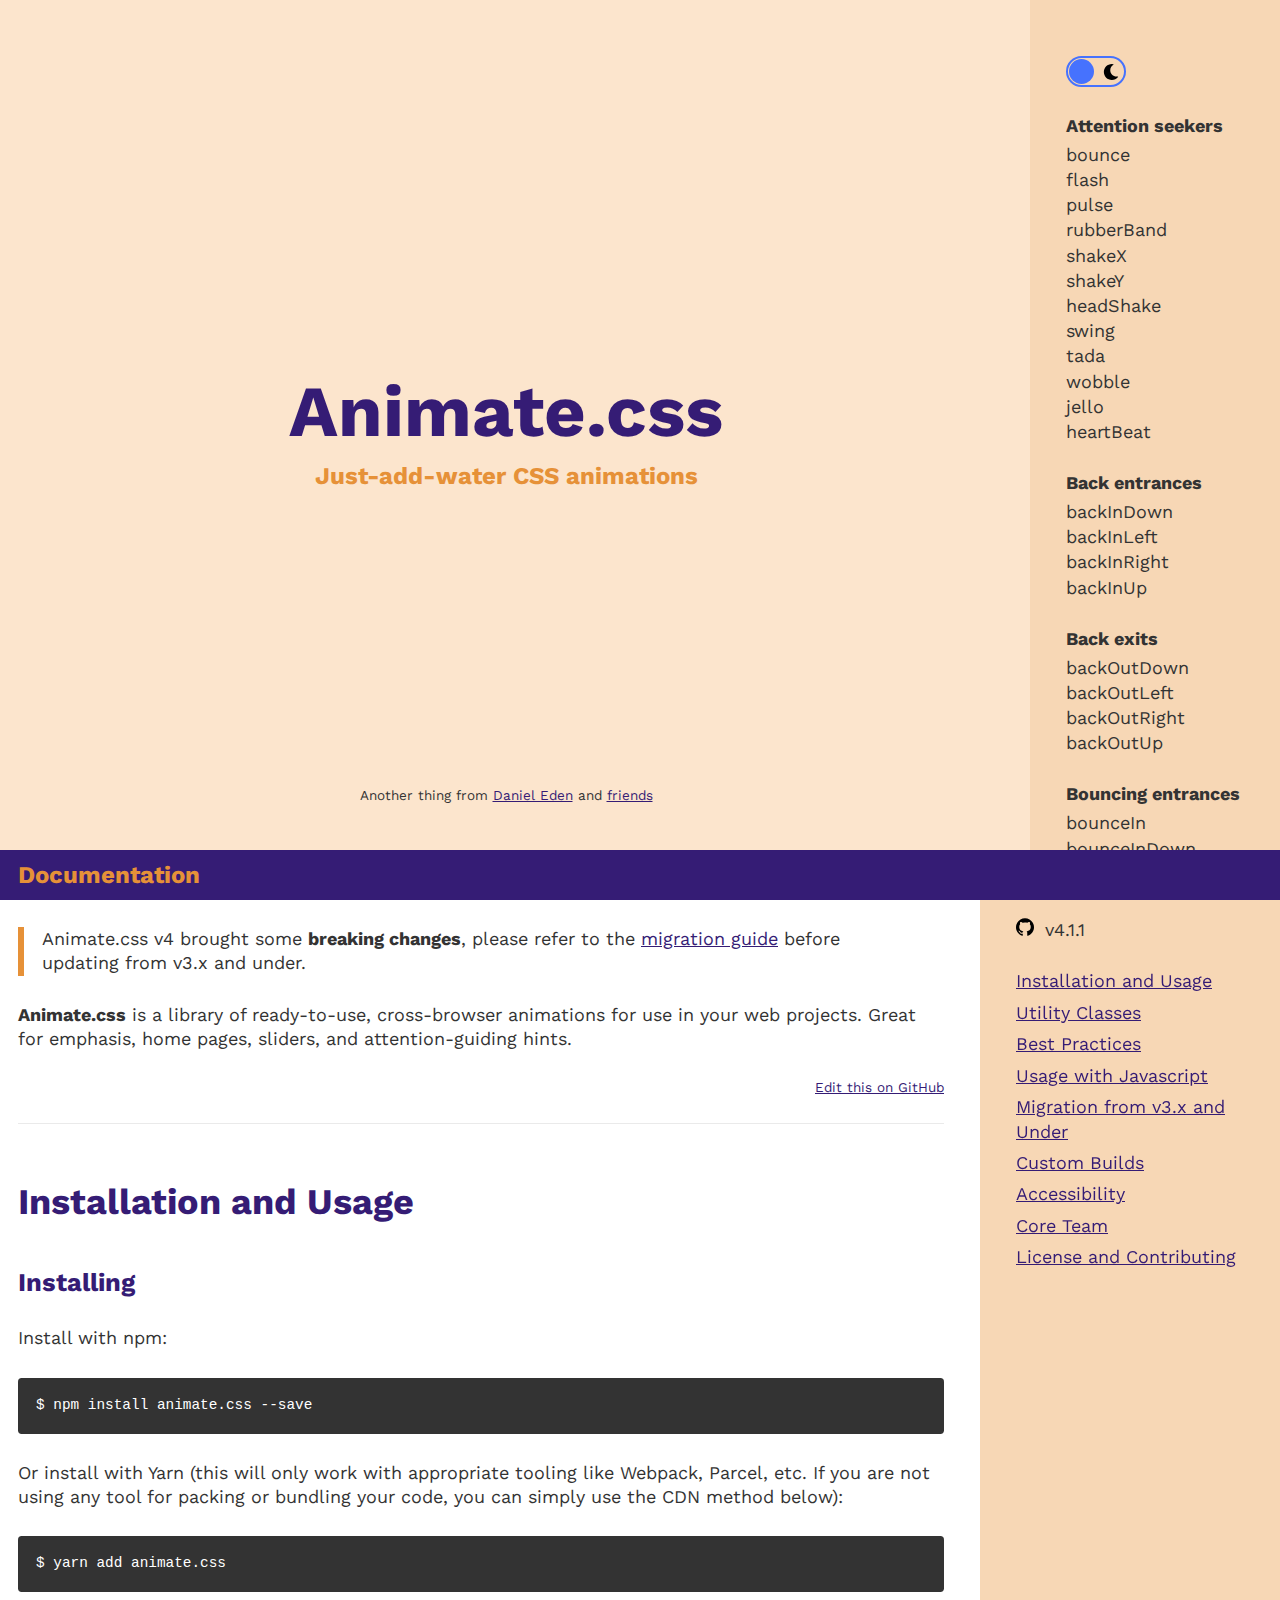
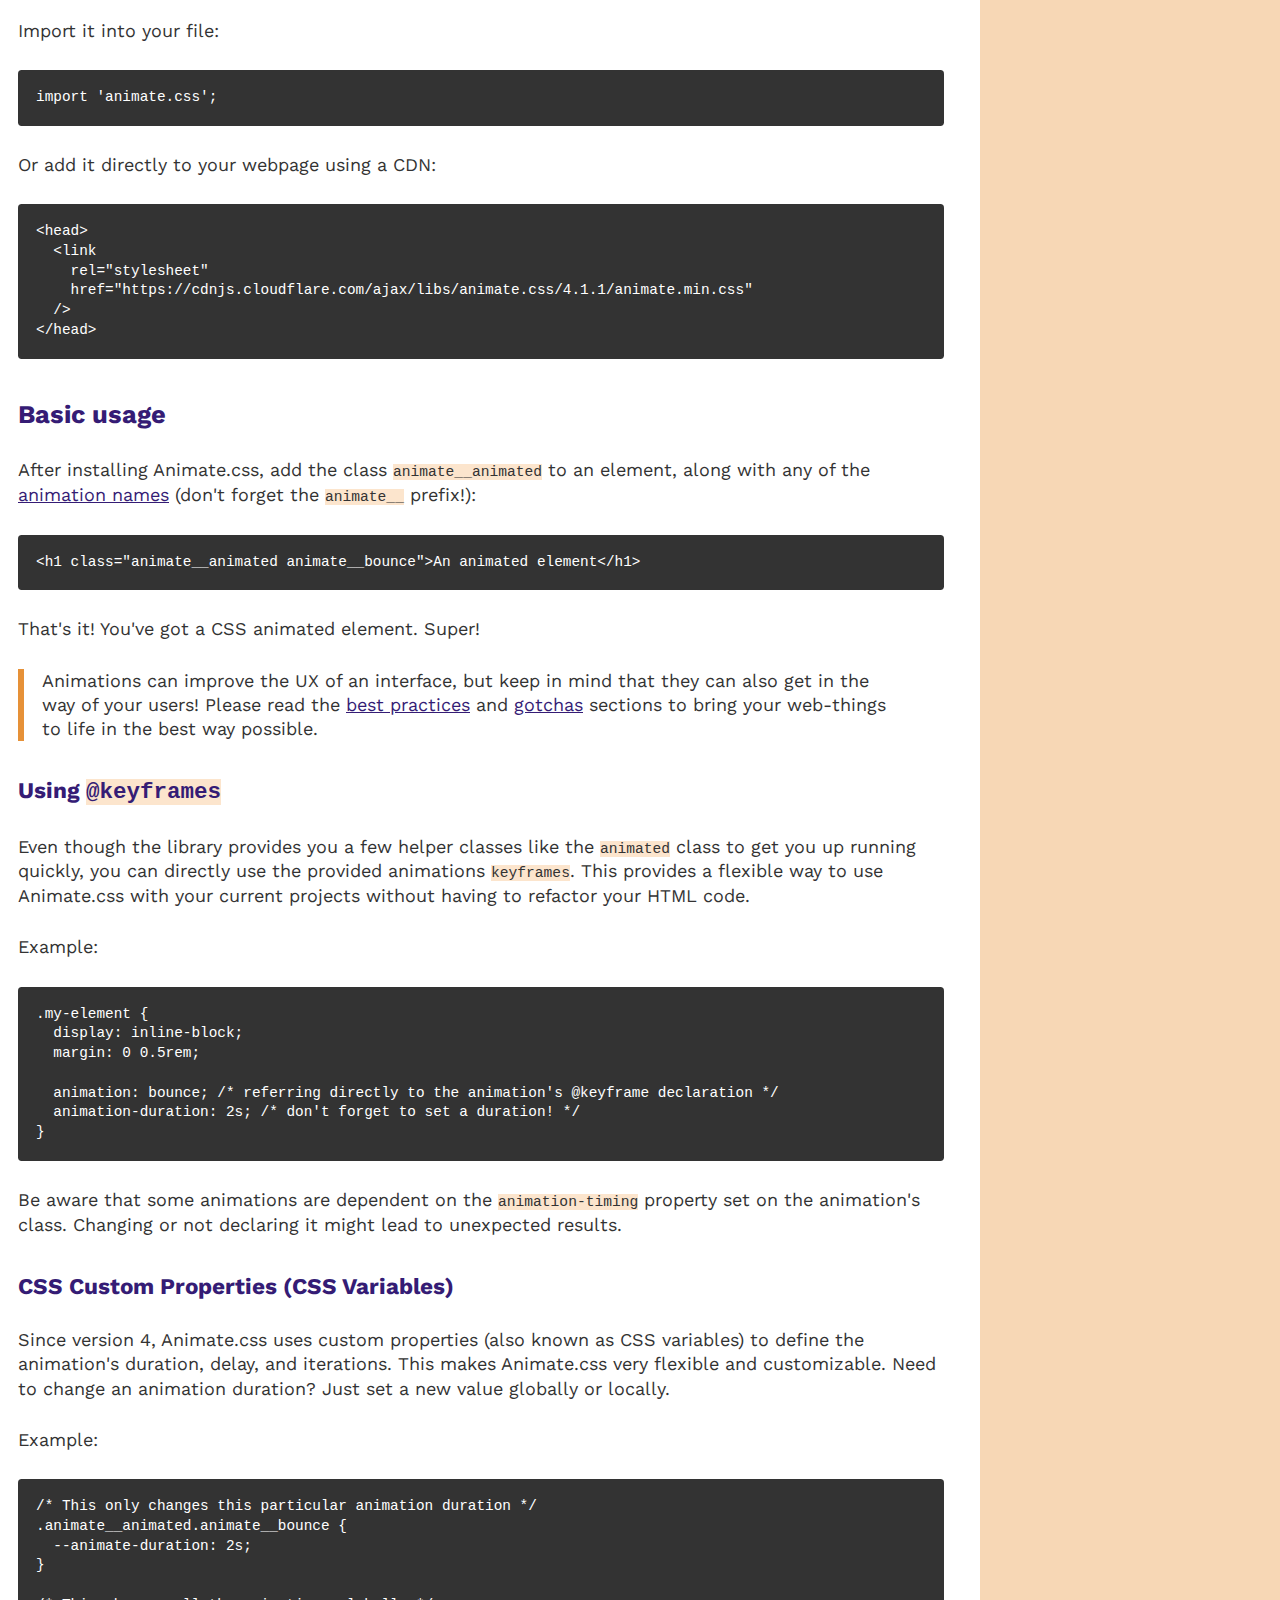
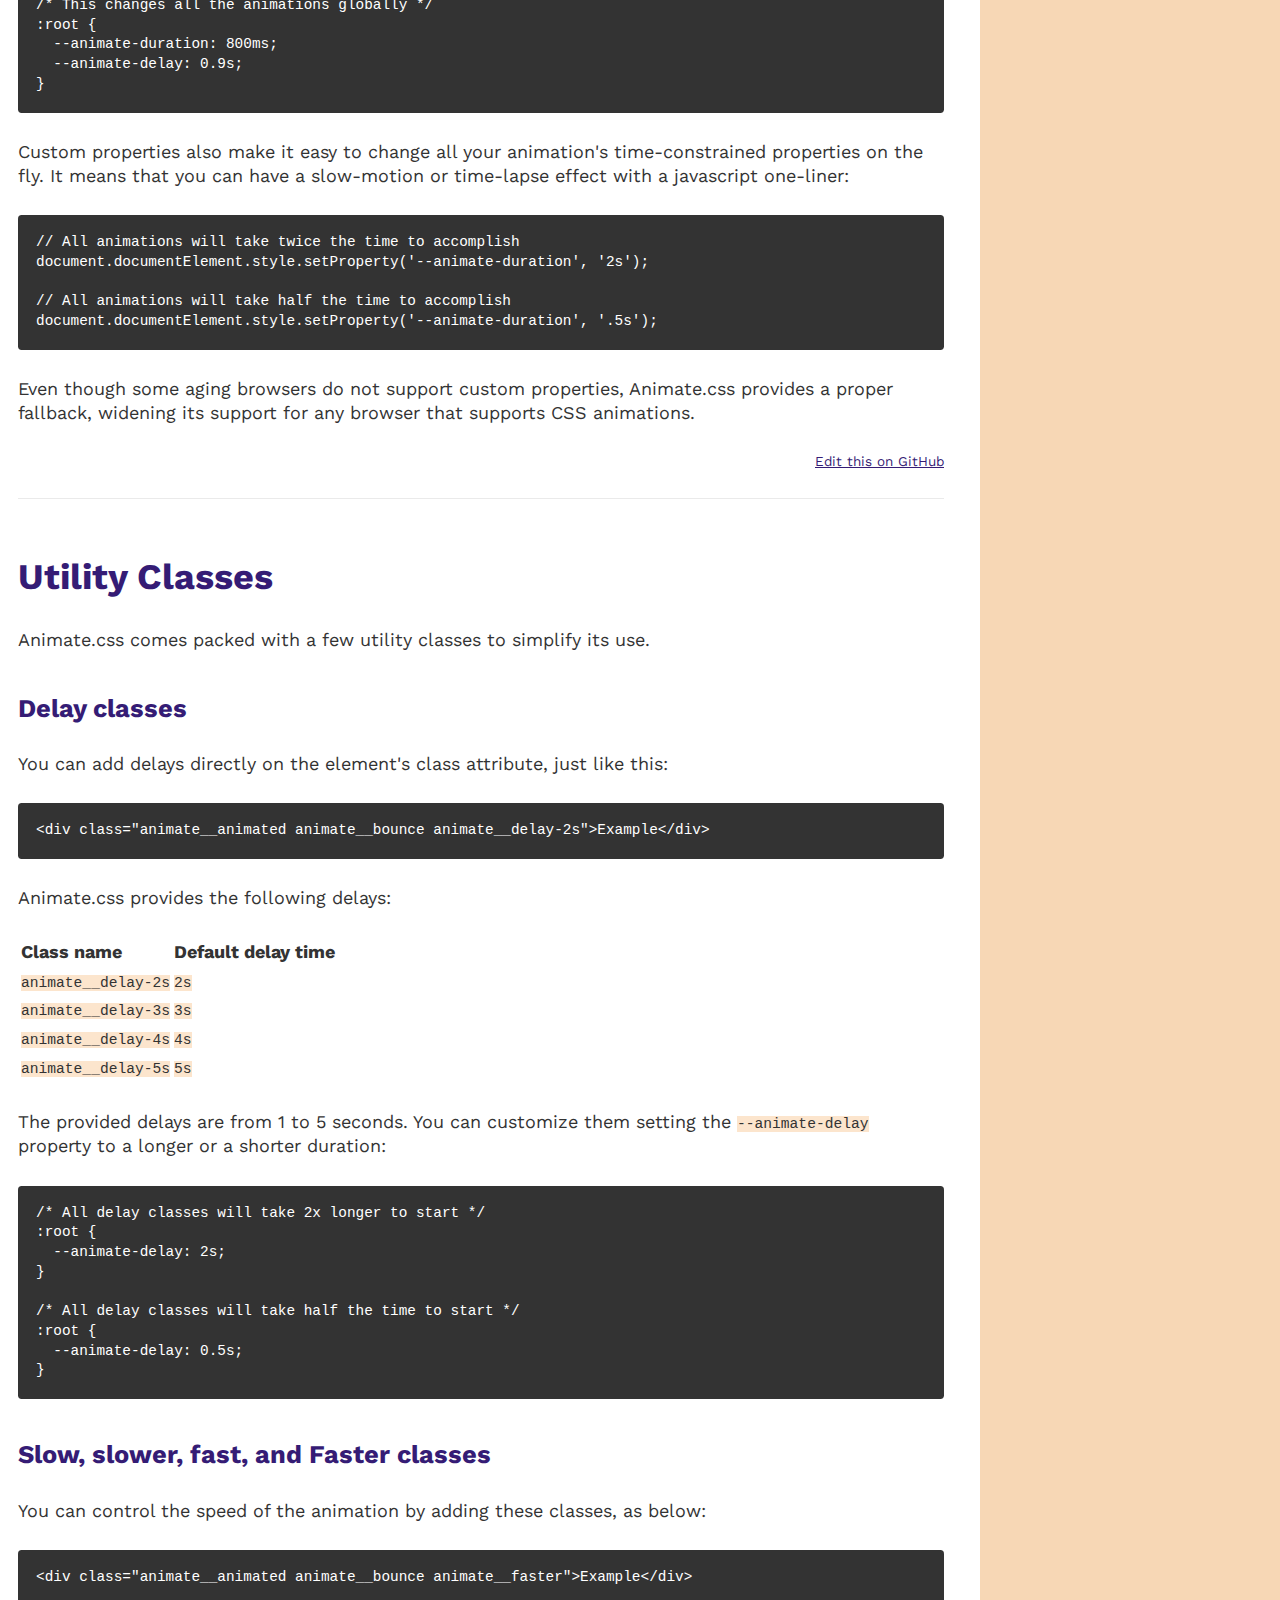
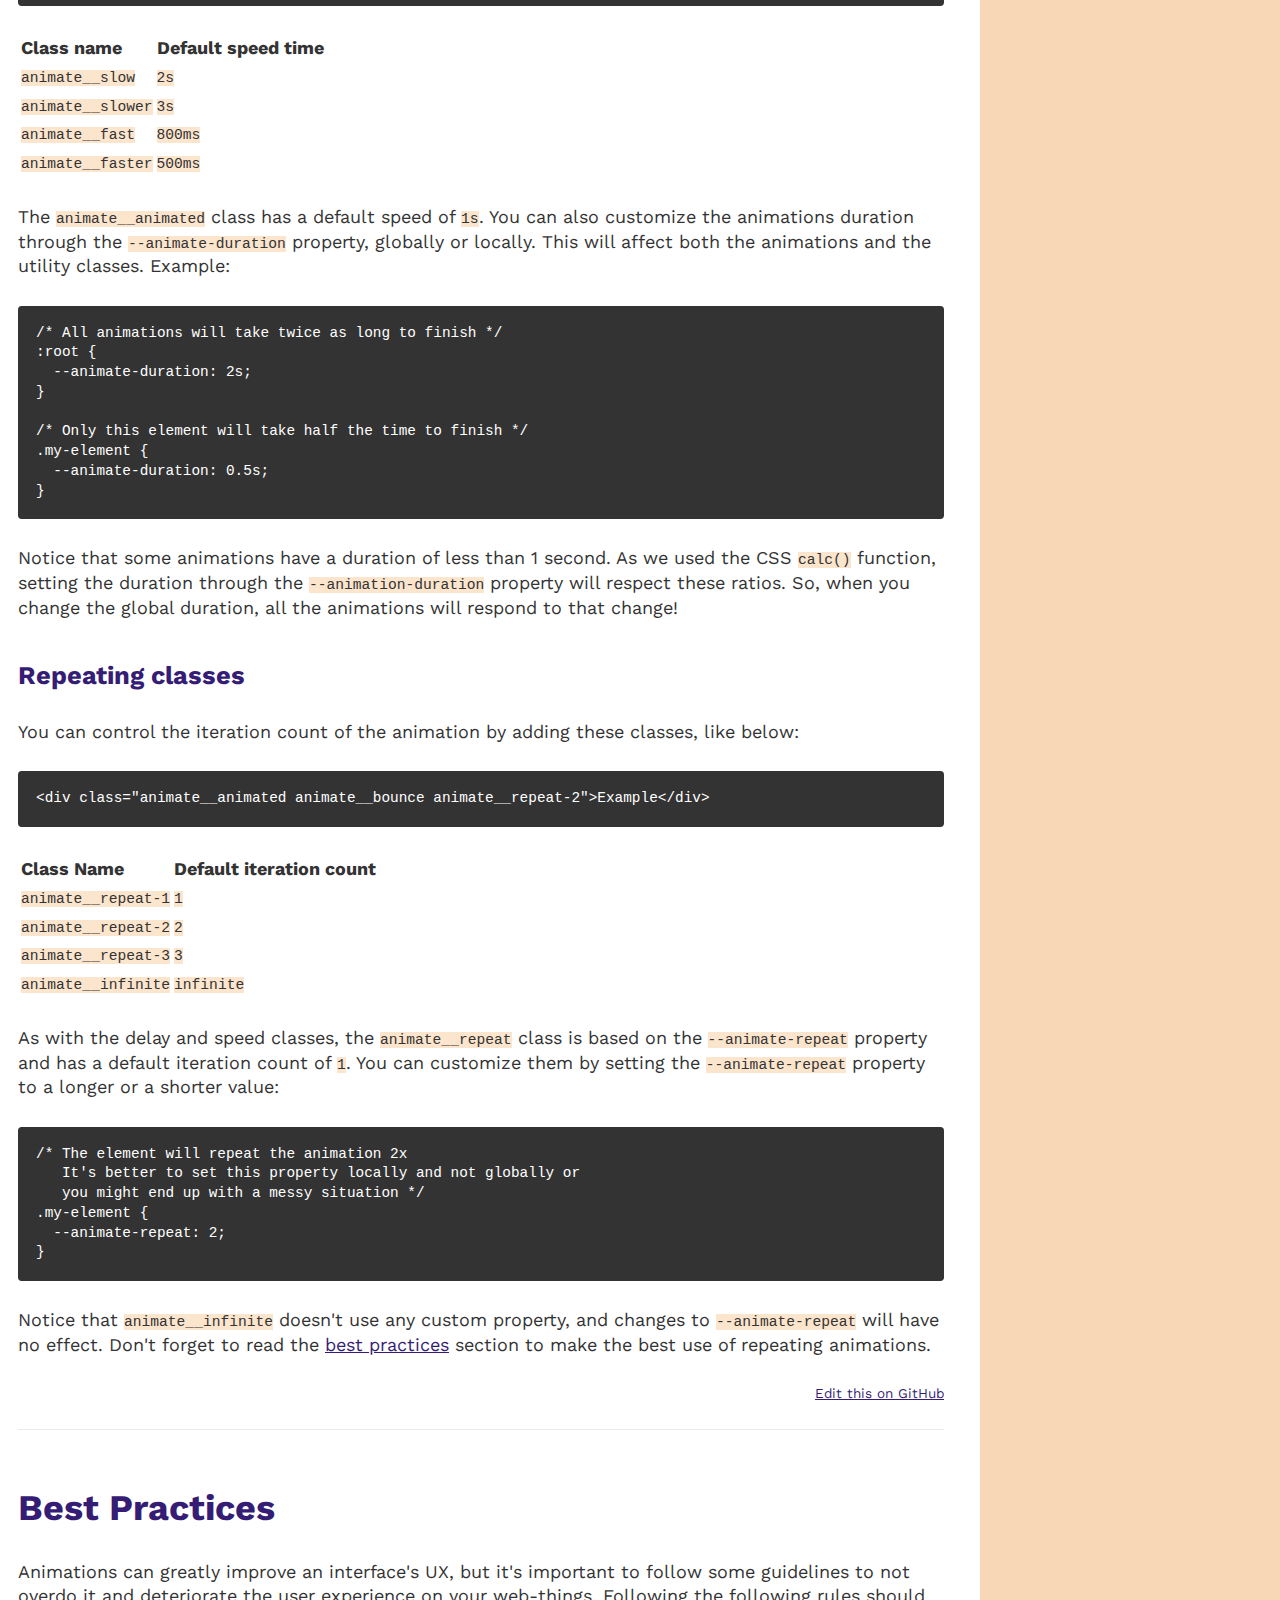
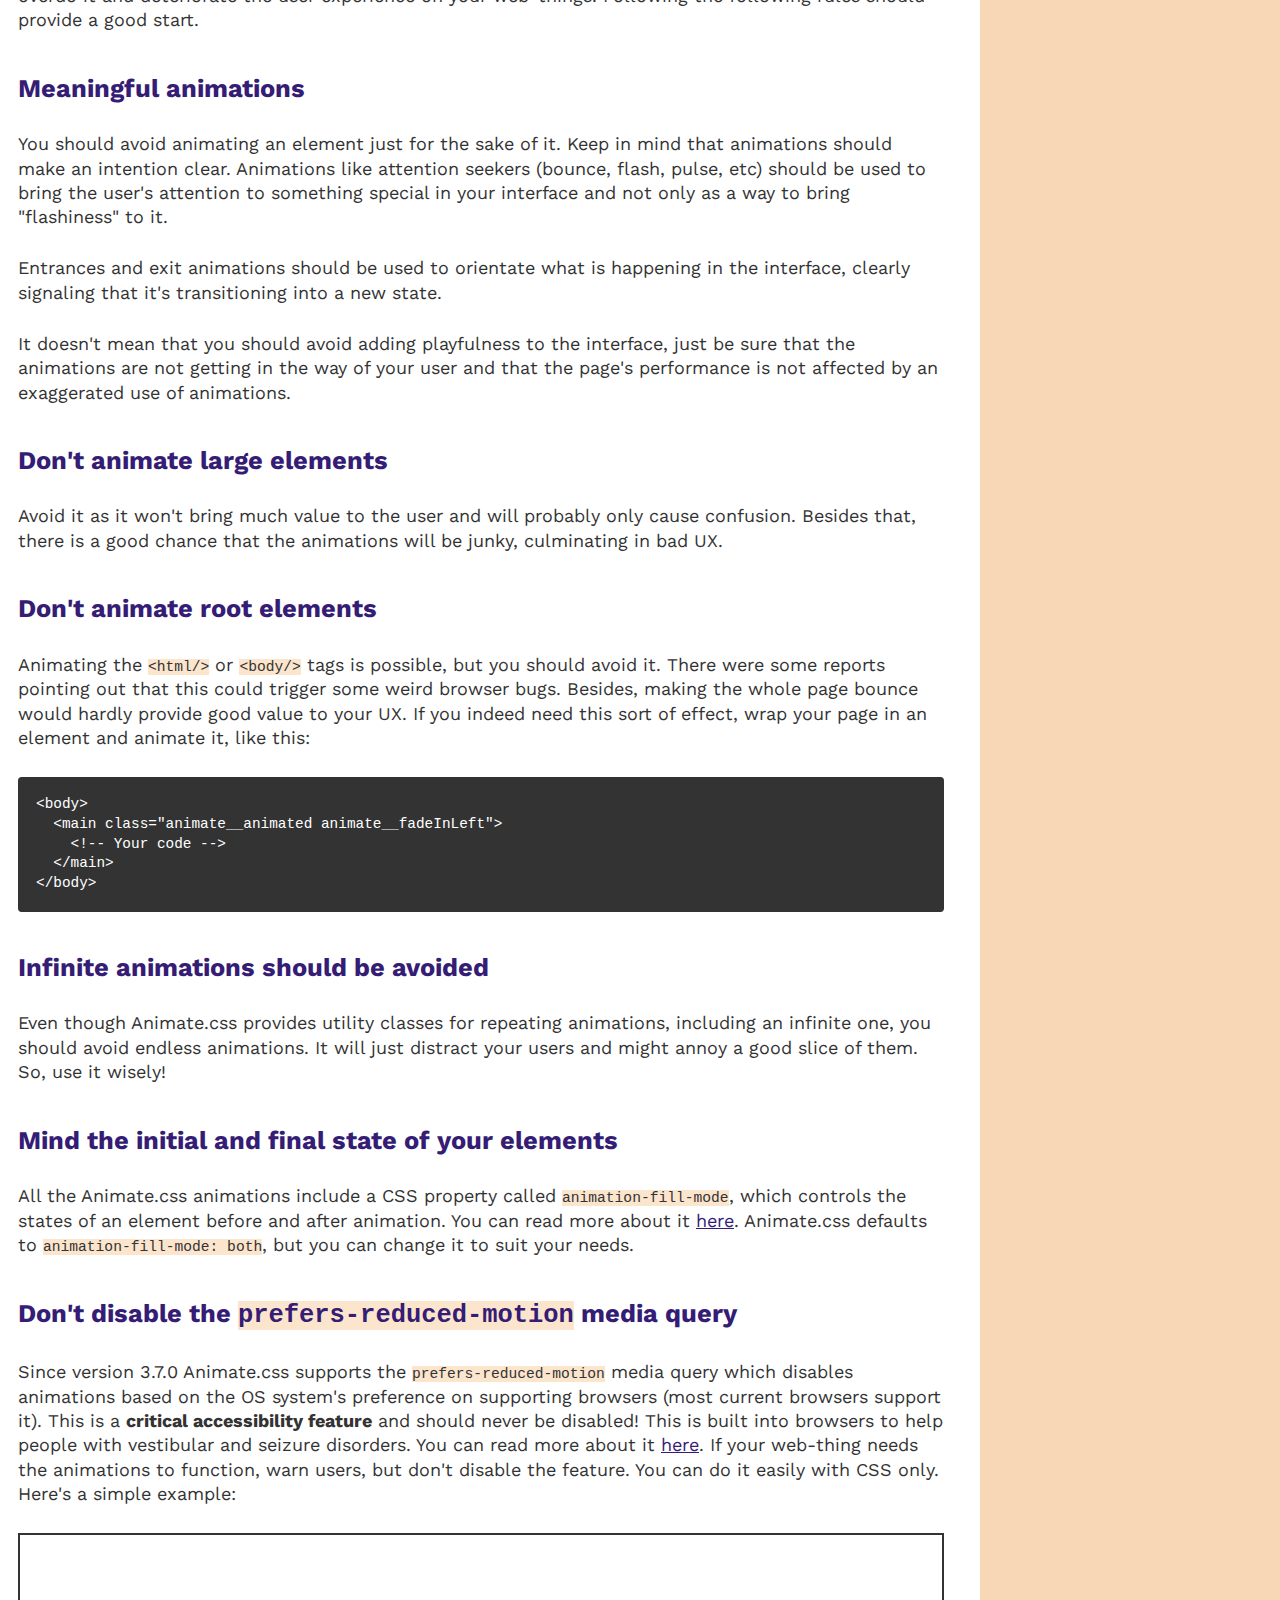
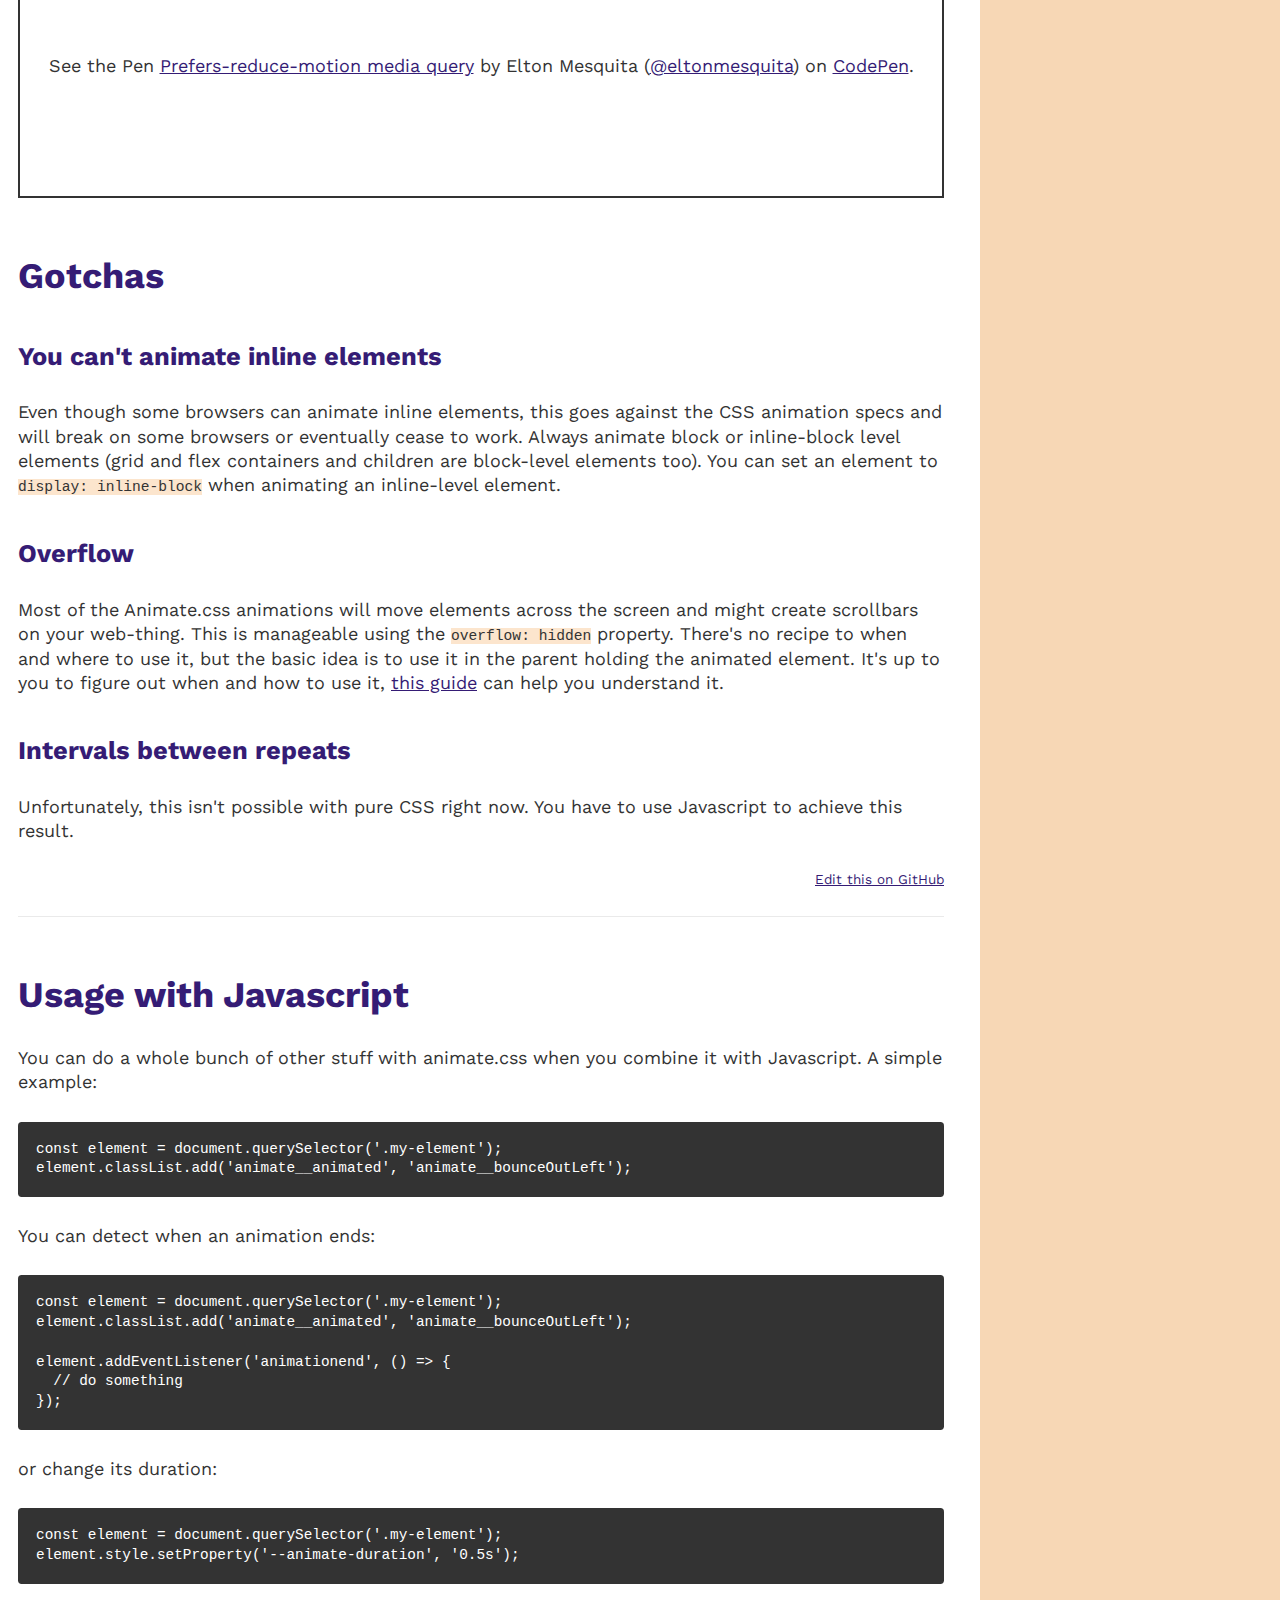
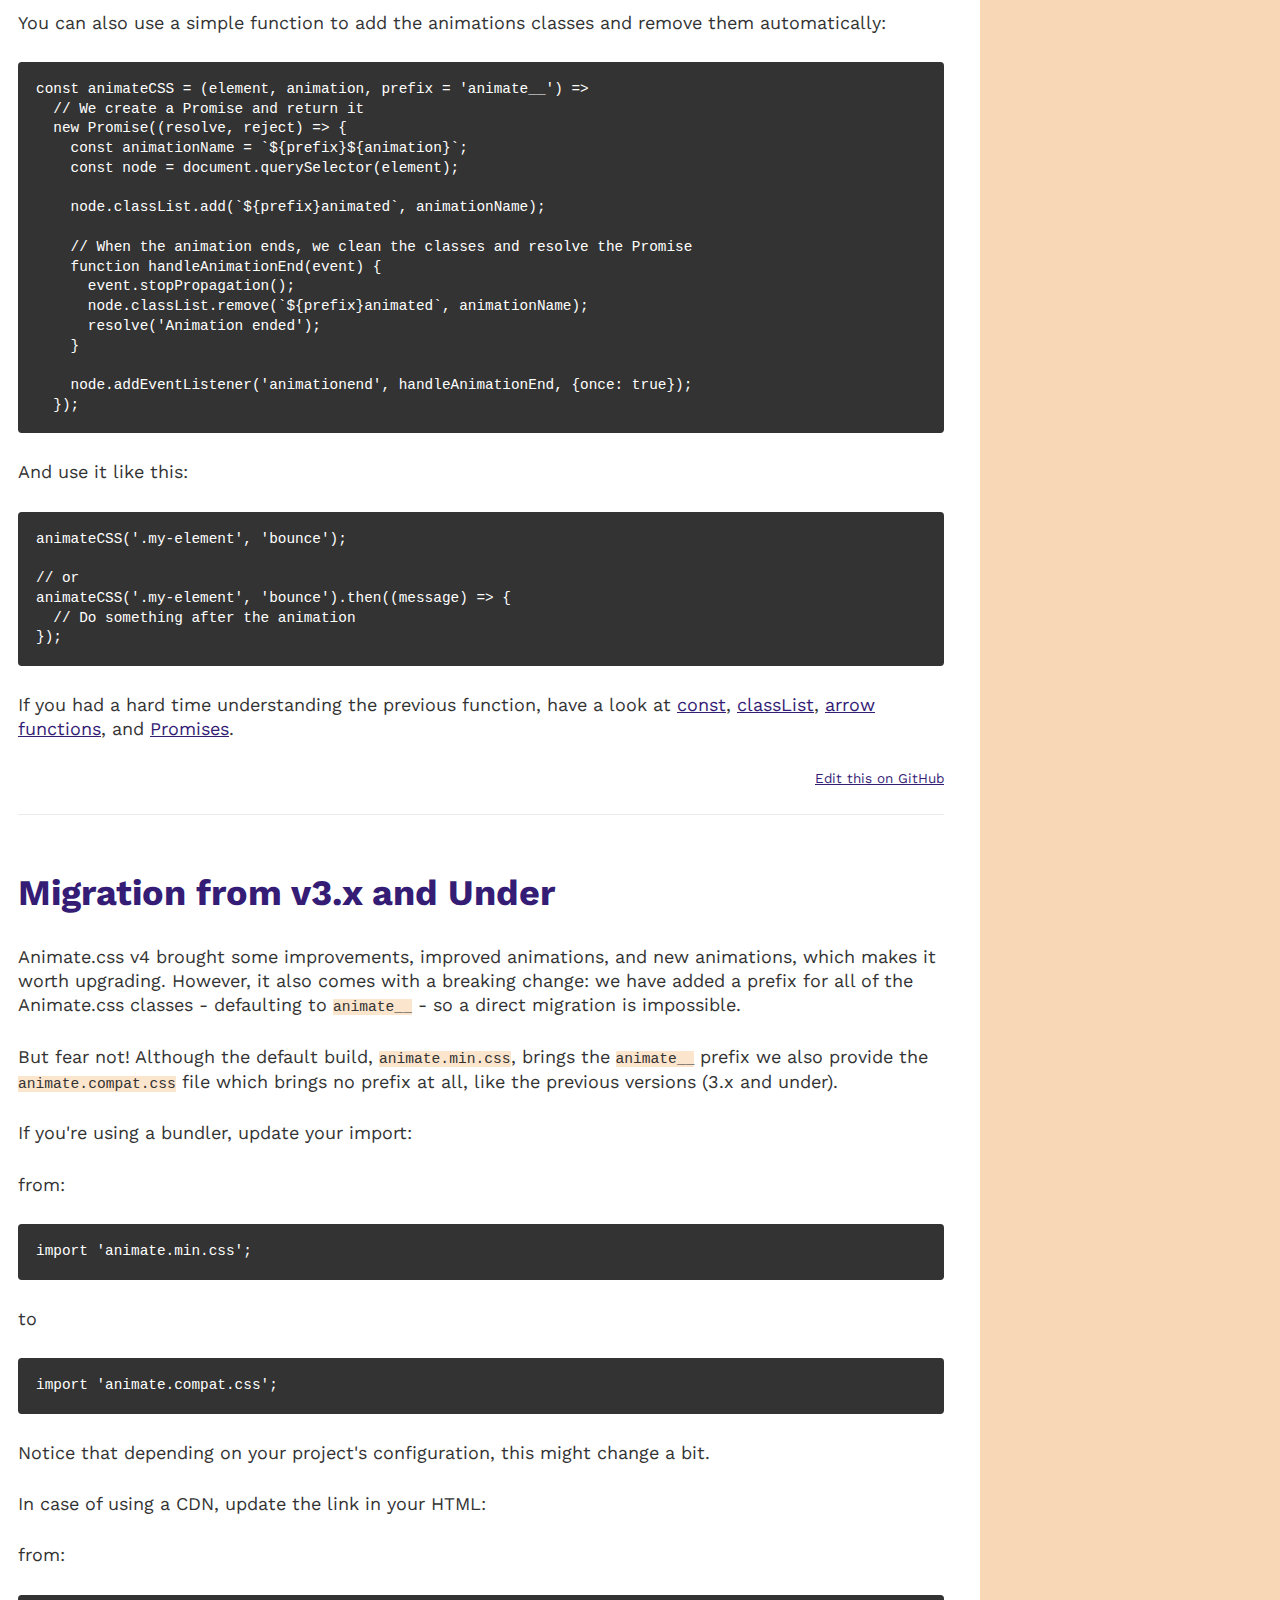
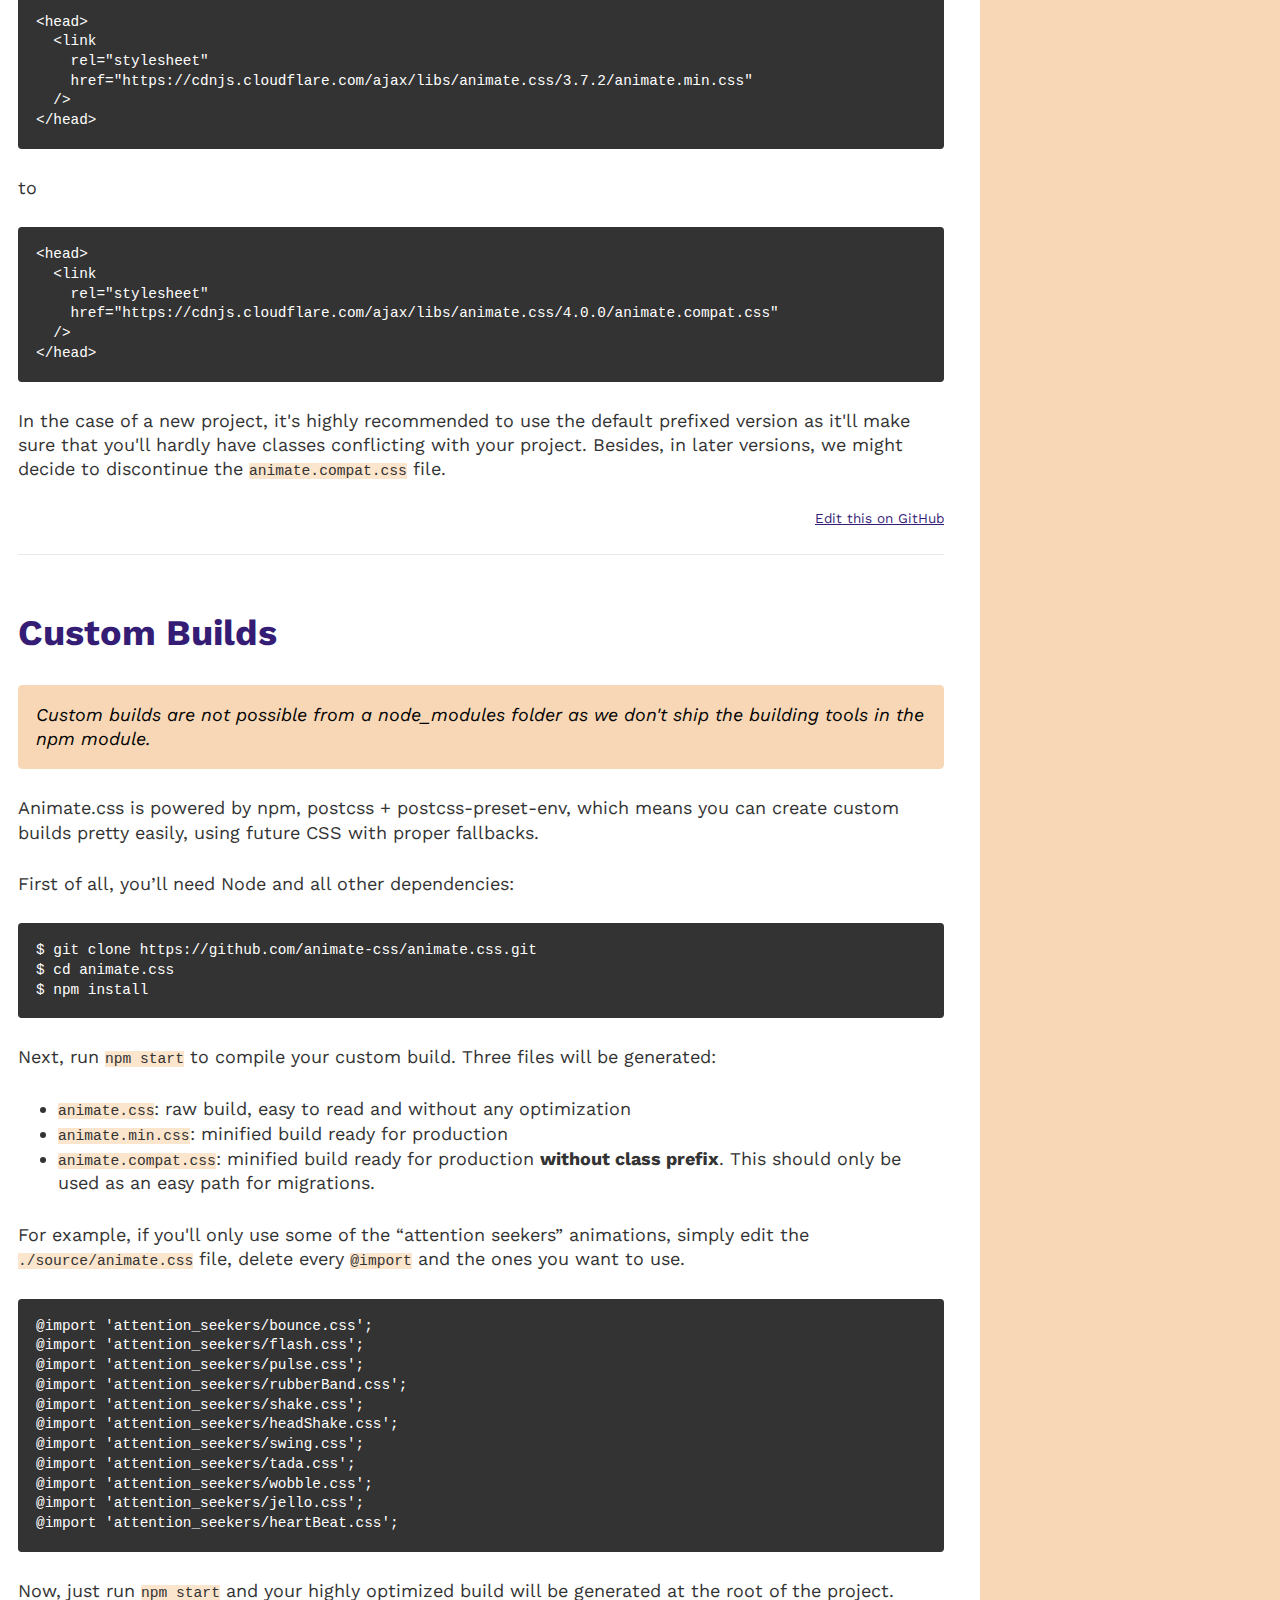
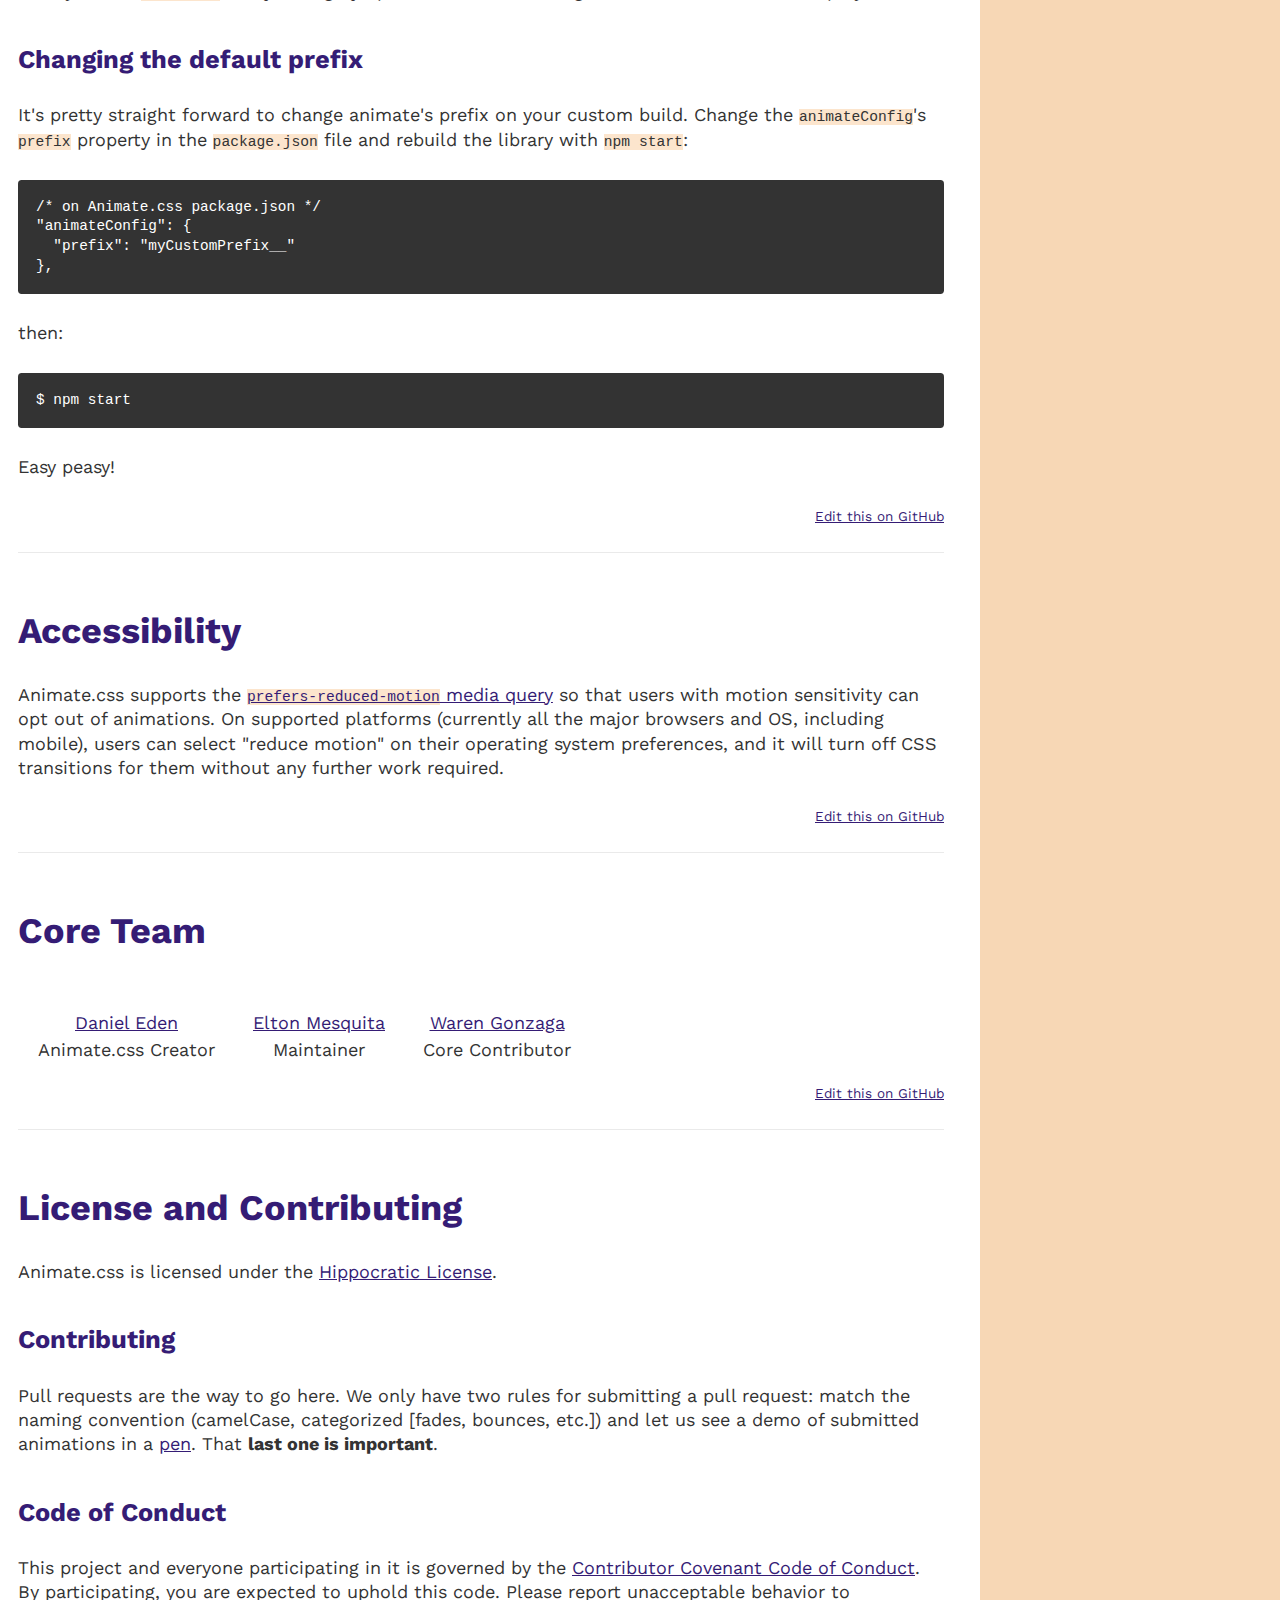
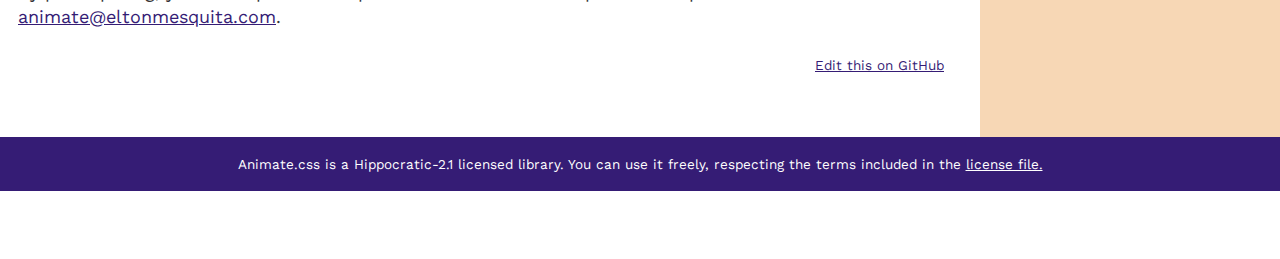
==== docs/index.html @ 9f2b269e "1 file modified, 98 added" ====
<!DOCTYPE html>
<html lang="en">
  <head>
    <!-- Primary Meta Tags -->
    <title>Animate.css | A cross-browser library of CSS animations.</title>
    <meta charset="utf-8" />
    <meta name="viewport" content="width=device-width, initial-scale=1.0" />
    <meta
      name="title"
      content="Animate.css | A cross-browser library of CSS animations."
    />
    <meta
      name="description"
      content="Animate.css is a library of ready-to-use, cross-browser animations for you to use in your projects. Great for emphasis, home pages, sliders, and attention-guiding hints."
    />

    <!-- Open Graph / Facebook -->
    <meta property="og:type" content="website" />
    <meta property="og:url" content="https://animate.style" />
    <meta
      property="og:title"
      content="Animate.css | A cross-browser library of CSS animations."
    />
    <meta
      property="og:description"
      content="Animate.css is a library of ready-to-use, cross-browser animations for you to use in your projects. Great for emphasis, home pages, sliders, and attention-guiding hints."
    />
    <meta
      property="og:image"
      content="https://animate.style/img/animatecss-opengraph.jpg"
    />

    <!-- Twitter -->
    <meta property="twitter:card" content="summary_large_image" />
    <meta property="twitter:url" content="https://animate.style" />
    <meta
      property="twitter:title"
      content="Animate.css | A cross-browser library of CSS animations."
    />
    <meta
      property="twitter:description"
      content="Animate.css is a library of ready-to-use, cross-browser animations for you to use in your projects. Great for emphasis, home pages, sliders, and attention-guiding hints."
    />
    <meta
      property="twitter:image"
      content="https://animate.style/img/animatecss-opengraph.jpg"
    />

    <!-- Favicon -->
    <link rel="shortcut icon" href="img/favicon.ico" type="image/x-icon" />
    <link rel="icon" href="img/favicon.ico" type="image/x-icon" />

    <link rel="dns-prefetch" href="//fonts.googleapis.com" />
    <link
      href="https://fonts.googleapis.com/css2?family=Work+Sans:ital,wght@0,400;0,700;1,400&display=swap"
      rel="stylesheet"
    />
    <link
      href="https://cdnjs.cloudflare.com/ajax/libs/prism/1.20.0/themes/prism-tomorrow.min.css"
      rel="stylesheet"
    />

    <!-- Fork Corner Stylesheet -->
    <link
      href="https://cdn.jsdelivr.net/npm/fork-corner/dist/fork-corner.min.css"
      rel="stylesheet"
    />

    <link rel="stylesheet" href="animate.min.css" />
    <link rel="stylesheet" href="style.css" />
  </head>
  <body>
    <!-- Fork Corner -->
    <a
      href="https://github.com/animate-css/animate.css"
      target="_blank"
      id="fork-corner"
      class="
        fork-corner
        fc-size-small fc-pos-tl fc-animate-grow fc-theme-github
      "
    ></a>

    <article class="intro">
      <section class="callout">
        <h1 class="callout-title">Animate.css</h1>
        <h2 class="callout-subtitle">Just-add-water CSS animations</h2>
        <p class="callout-showList">
          <button class="button button-animations">See animations</button>
        </p>
      </section>

      <section class="animation-list">
        <label for="night-light-checkbox" class="night-light-label">
          <input type="checkbox" id="night-light-checkbox" />
          <span class="night-light-ball"></span>
          <svg viewBox="0 0 512 512" class="sun-svg">
            <path
              id="sun-svg"
              d="M256 160c-52.9 0-96 43.1-96 96s43.1 96 96 96 96-43.1 96-96-43.1-96-96-96zm246.4 80.5l-94.7-47.3 33.5-100.4c4.5-13.6-8.4-26.5-21.9-21.9l-100.4 33.5-47.4-94.8c-6.4-12.8-24.6-12.8-31 0l-47.3 94.7L92.7 70.8c-13.6-4.5-26.5 8.4-21.9 21.9l33.5 100.4-94.7 47.4c-12.8 6.4-12.8 24.6 0 31l94.7 47.3-33.5 100.5c-4.5 13.6 8.4 26.5 21.9 21.9l100.4-33.5 47.3 94.7c6.4 12.8 24.6 12.8 31 0l47.3-94.7 100.4 33.5c13.6 4.5 26.5-8.4 21.9-21.9l-33.5-100.4 94.7-47.3c13-6.5 13-24.7.2-31.1zm-155.9 106c-49.9 49.9-131.1 49.9-181 0-49.9-49.9-49.9-131.1 0-181 49.9-49.9 131.1-49.9 181 0 49.9 49.9 49.9 131.1 0 181z"
            ></path>
          </svg>
          <svg viewBox="0 0 512 512" class="moon-svg">
            <path
              id="moon-svg"
              d="M283.211 512c78.962 0 151.079-35.925 198.857-94.792 7.068-8.708-.639-21.43-11.562-19.35-124.203 23.654-238.262-71.576-238.262-196.954 0-72.222 38.662-138.635 101.498-174.394 9.686-5.512 7.25-20.197-3.756-22.23A258.156 258.156 0 0 0 283.211 0c-141.309 0-256 114.511-256 256 0 141.309 114.511 256 256 256z"
            ></path>
          </svg>
        </label>
        <button class="callout-hideList button">Close list</button>

        <section class="attention_seekers" id="attention_seekers">
          <h3 class="animation-title">Attention seekers</h3>
          <ul class="animation-group">
            <li class="animation-item" data-animation="bounce">
              <span class="animation-item--title">bounce</span>
              <button class="copy-icon" type="button">
                <span class="tooltip">Copy class name to clipboard</span>
              </button>
            </li>

            <li class="animation-item" data-animation="flash">
              <span class="animation-item--title">flash</span>
              <button class="copy-icon" type="button">
                <span class="tooltip">Copy class name to clipboard</span>
              </button>
            </li>

            <li class="animation-item" data-animation="pulse">
              <span class="animation-item--title">pulse</span>
              <button class="copy-icon" type="button">
                <span class="tooltip">Copy class name to clipboard</span>
              </button>
            </li>

            <li class="animation-item" data-animation="rubberBand">
              <span class="animation-item--title">rubberBand</span>
              <button class="copy-icon" type="button">
                <span class="tooltip">Copy class name to clipboard</span>
              </button>
            </li>

            <li class="animation-item" data-animation="shakeX">
              <span class="animation-item--title">shakeX</span>
              <button class="copy-icon" type="button">
                <span class="tooltip">Copy class name to clipboard</span>
              </button>
            </li>

            <li class="animation-item" data-animation="shakeY">
              <span class="animation-item--title">shakeY</span>
              <button class="copy-icon" type="button">
                <span class="tooltip">Copy class name to clipboard</span>
              </button>
            </li>

            <li class="animation-item" data-animation="headShake">
              <span class="animation-item--title">headShake</span>
              <button class="copy-icon" type="button">
                <span class="tooltip">Copy class name to clipboard</span>
              </button>
            </li>

            <li class="animation-item" data-animation="swing">
              <span class="animation-item--title">swing</span>
              <button class="copy-icon" type="button">
                <span class="tooltip">Copy class name to clipboard</span>
              </button>
            </li>

            <li class="animation-item" data-animation="tada">
              <span class="animation-item--title">tada</span>
              <button class="copy-icon" type="button">
                <span class="tooltip">Copy class name to clipboard</span>
              </button>
            </li>

            <li class="animation-item" data-animation="wobble">
              <span class="animation-item--title">wobble</span>
              <button class="copy-icon" type="button">
                <span class="tooltip">Copy class name to clipboard</span>
              </button>
            </li>

            <li class="animation-item" data-animation="jello">
              <span class="animation-item--title">jello</span>
              <button class="copy-icon" type="button">
                <span class="tooltip">Copy class name to clipboard</span>
              </button>
            </li>

            <li class="animation-item" data-animation="heartBeat">
              <span class="animation-item--title">heartBeat</span>
              <button class="copy-icon" type="button">
                <span class="tooltip">Copy class name to clipboard</span>
              </button>
            </li>
          </ul>
        </section>

        <section class="back_entrances" id="back_entrances">
          <h3 class="animation-title">Back entrances</h3>
          <ul class="animation-group">
            <li class="animation-item" data-animation="backInDown">
              <span class="animation-item--title">backInDown</span>
              <button class="copy-icon" type="button">
                <span class="tooltip">Copy class name to clipboard</span>
              </button>
            </li>

            <li class="animation-item" data-animation="backInLeft">
              <span class="animation-item--title">backInLeft</span>
              <button class="copy-icon" type="button">
                <span class="tooltip">Copy class name to clipboard</span>
              </button>
            </li>

            <li class="animation-item" data-animation="backInRight">
              <span class="animation-item--title">backInRight</span>
              <button class="copy-icon" type="button">
                <span class="tooltip">Copy class name to clipboard</span>
              </button>
            </li>

            <li class="animation-item" data-animation="backInUp">
              <span class="animation-item--title">backInUp</span>
              <button class="copy-icon" type="button">
                <span class="tooltip">Copy class name to clipboard</span>
              </button>
            </li>
          </ul>
        </section>

        <section class="back_exits" id="back_exits">
          <h3 class="animation-title">Back exits</h3>
          <ul class="animation-group">
            <li class="animation-item" data-animation="backOutDown">
              <span class="animation-item--title">backOutDown</span>
              <button class="copy-icon" type="button">
                <span class="tooltip">Copy class name to clipboard</span>
              </button>
            </li>

            <li class="animation-item" data-animation="backOutLeft">
              <span class="animation-item--title">backOutLeft</span>
              <button class="copy-icon" type="button">
                <span class="tooltip">Copy class name to clipboard</span>
              </button>
            </li>

            <li class="animation-item" data-animation="backOutRight">
              <span class="animation-item--title">backOutRight</span>
              <button class="copy-icon" type="button">
                <span class="tooltip">Copy class name to clipboard</span>
              </button>
            </li>

            <li class="animation-item" data-animation="backOutUp">
              <span class="animation-item--title">backOutUp</span>
              <button class="copy-icon" type="button">
                <span class="tooltip">Copy class name to clipboard</span>
              </button>
            </li>
          </ul>
        </section>

        <section class="bouncing_entrances" id="bouncing_entrances">
          <h3 class="animation-title">Bouncing entrances</h3>
          <ul class="animation-group">
            <li class="animation-item" data-animation="bounceIn">
              <span class="animation-item--title">bounceIn</span>
              <button class="copy-icon" type="button">
                <span class="tooltip">Copy class name to clipboard</span>
              </button>
            </li>

            <li class="animation-item" data-animation="bounceInDown">
              <span class="animation-item--title">bounceInDown</span>
              <button class="copy-icon" type="button">
                <span class="tooltip">Copy class name to clipboard</span>
              </button>
            </li>

            <li class="animation-item" data-animation="bounceInLeft">
              <span class="animation-item--title">bounceInLeft</span>
              <button class="copy-icon" type="button">
                <span class="tooltip">Copy class name to clipboard</span>
              </button>
            </li>

            <li class="animation-item" data-animation="bounceInRight">
              <span class="animation-item--title">bounceInRight</span>
              <button class="copy-icon" type="button">
                <span class="tooltip">Copy class name to clipboard</span>
              </button>
            </li>

            <li class="animation-item" data-animation="bounceInUp">
              <span class="animation-item--title">bounceInUp</span>
              <button class="copy-icon" type="button">
                <span class="tooltip">Copy class name to clipboard</span>
              </button>
            </li>
          </ul>
        </section>

        <section class="bouncing_exits" id="bouncing_exits">
          <h3 class="animation-title">Bouncing exits</h3>
          <ul class="animation-group">
            <li class="animation-item" data-animation="bounceOut">
              <span class="animation-item--title">bounceOut</span>
              <button class="copy-icon" type="button">
                <span class="tooltip">Copy class name to clipboard</span>
              </button>
            </li>

            <li class="animation-item" data-animation="bounceOutDown">
              <span class="animation-item--title">bounceOutDown</span>
              <button class="copy-icon" type="button">
                <span class="tooltip">Copy class name to clipboard</span>
              </button>
            </li>

            <li class="animation-item" data-animation="bounceOutLeft">
              <span class="animation-item--title">bounceOutLeft</span>
              <button class="copy-icon" type="button">
                <span class="tooltip">Copy class name to clipboard</span>
              </button>
            </li>

            <li class="animation-item" data-animation="bounceOutRight">
              <span class="animation-item--title">bounceOutRight</span>
              <button class="copy-icon" type="button">
                <span class="tooltip">Copy class name to clipboard</span>
              </button>
            </li>

            <li class="animation-item" data-animation="bounceOutUp">
              <span class="animation-item--title">bounceOutUp</span>
              <button class="copy-icon" type="button">
                <span class="tooltip">Copy class name to clipboard</span>
              </button>
            </li>
          </ul>
        </section>

        <section class="fading_entrances" id="fading_entrances">
          <h3 class="animation-title">Fading entrances</h3>
          <ul class="animation-group">
            <li class="animation-item" data-animation="fadeIn">
              <span class="animation-item--title">fadeIn</span>
              <button class="copy-icon" type="button">
                <span class="tooltip">Copy class name to clipboard</span>
              </button>
            </li>

            <li class="animation-item" data-animation="fadeInDown">
              <span class="animation-item--title">fadeInDown</span>
              <button class="copy-icon" type="button">
                <span class="tooltip">Copy class name to clipboard</span>
              </button>
            </li>

            <li class="animation-item" data-animation="fadeInDownBig">
              <span class="animation-item--title">fadeInDownBig</span>
              <button class="copy-icon" type="button">
                <span class="tooltip">Copy class name to clipboard</span>
              </button>
            </li>

            <li class="animation-item" data-animation="fadeInLeft">
              <span class="animation-item--title">fadeInLeft</span>
              <button class="copy-icon" type="button">
                <span class="tooltip">Copy class name to clipboard</span>
              </button>
            </li>

            <li class="animation-item" data-animation="fadeInLeftBig">
              <span class="animation-item--title">fadeInLeftBig</span>
              <button class="copy-icon" type="button">
                <span class="tooltip">Copy class name to clipboard</span>
              </button>
            </li>

            <li class="animation-item" data-animation="fadeInRight">
              <span class="animation-item--title">fadeInRight</span>
              <button class="copy-icon" type="button">
                <span class="tooltip">Copy class name to clipboard</span>
              </button>
            </li>

            <li class="animation-item" data-animation="fadeInRightBig">
              <span class="animation-item--title">fadeInRightBig</span>
              <button class="copy-icon" type="button">
                <span class="tooltip">Copy class name to clipboard</span>
              </button>
            </li>

            <li class="animation-item" data-animation="fadeInUp">
              <span class="animation-item--title">fadeInUp</span>
              <button class="copy-icon" type="button">
                <span class="tooltip">Copy class name to clipboard</span>
              </button>
            </li>

            <li class="animation-item" data-animation="fadeInUpBig">
              <span class="animation-item--title">fadeInUpBig</span>
              <button class="copy-icon" type="button">
                <span class="tooltip">Copy class name to clipboard</span>
              </button>
            </li>

            <li class="animation-item" data-animation="fadeInTopLeft">
              <span class="animation-item--title">fadeInTopLeft</span>
              <button class="copy-icon" type="button">
                <span class="tooltip">Copy class name to clipboard</span>
              </button>
            </li>

            <li class="animation-item" data-animation="fadeInTopRight">
              <span class="animation-item--title">fadeInTopRight</span>
              <button class="copy-icon" type="button">
                <span class="tooltip">Copy class name to clipboard</span>
              </button>
            </li>

            <li class="animation-item" data-animation="fadeInBottomLeft">
              <span class="animation-item--title">fadeInBottomLeft</span>
              <button class="copy-icon" type="button">
                <span class="tooltip">Copy class name to clipboard</span>
              </button>
            </li>

            <li class="animation-item" data-animation="fadeInBottomRight">
              <span class="animation-item--title">fadeInBottomRight</span>
              <button class="copy-icon" type="button">
                <span class="tooltip">Copy class name to clipboard</span>
              </button>
            </li>
          </ul>
        </section>

        <section class="fading_exits" id="fading_exits">
          <h3 class="animation-title">Fading exits</h3>
          <ul class="animation-group">
            <li class="animation-item" data-animation="fadeOut">
              <span class="animation-item--title">fadeOut</span>
              <button class="copy-icon" type="button">
                <span class="tooltip">Copy class name to clipboard</span>
              </button>
            </li>

            <li class="animation-item" data-animation="fadeOutDown">
              <span class="animation-item--title">fadeOutDown</span>
              <button class="copy-icon" type="button">
                <span class="tooltip">Copy class name to clipboard</span>
              </button>
            </li>

            <li class="animation-item" data-animation="fadeOutDownBig">
              <span class="animation-item--title">fadeOutDownBig</span>
              <button class="copy-icon" type="button">
                <span class="tooltip">Copy class name to clipboard</span>
              </button>
            </li>

            <li class="animation-item" data-animation="fadeOutLeft">
              <span class="animation-item--title">fadeOutLeft</span>
              <button class="copy-icon" type="button">
                <span class="tooltip">Copy class name to clipboard</span>
              </button>
            </li>

            <li class="animation-item" data-animation="fadeOutLeftBig">
              <span class="animation-item--title">fadeOutLeftBig</span>
              <button class="copy-icon" type="button">
                <span class="tooltip">Copy class name to clipboard</span>
              </button>
            </li>

            <li class="animation-item" data-animation="fadeOutRight">
              <span class="animation-item--title">fadeOutRight</span>
              <button class="copy-icon" type="button">
                <span class="tooltip">Copy class name to clipboard</span>
              </button>
            </li>

            <li class="animation-item" data-animation="fadeOutRightBig">
              <span class="animation-item--title">fadeOutRightBig</span>
              <button class="copy-icon" type="button">
                <span class="tooltip">Copy class name to clipboard</span>
              </button>
            </li>

            <li class="animation-item" data-animation="fadeOutUp">
              <span class="animation-item--title">fadeOutUp</span>
              <button class="copy-icon" type="button">
                <span class="tooltip">Copy class name to clipboard</span>
              </button>
            </li>

            <li class="animation-item" data-animation="fadeOutUpBig">
              <span class="animation-item--title">fadeOutUpBig</span>
              <button class="copy-icon" type="button">
                <span class="tooltip">Copy class name to clipboard</span>
              </button>
            </li>

            <li class="animation-item" data-animation="fadeOutTopLeft">
              <span class="animation-item--title">fadeOutTopLeft</span>
              <button class="copy-icon" type="button">
                <span class="tooltip">Copy class name to clipboard</span>
              </button>
            </li>

            <li class="animation-item" data-animation="fadeOutTopRight">
              <span class="animation-item--title">fadeOutTopRight</span>
              <button class="copy-icon" type="button">
                <span class="tooltip">Copy class name to clipboard</span>
              </button>
            </li>

            <li class="animation-item" data-animation="fadeOutBottomRight">
              <span class="animation-item--title">fadeOutBottomRight</span>
              <button class="copy-icon" type="button">
                <span class="tooltip">Copy class name to clipboard</span>
              </button>
            </li>

            <li class="animation-item" data-animation="fadeOutBottomLeft">
              <span class="animation-item--title">fadeOutBottomLeft</span>
              <button class="copy-icon" type="button">
                <span class="tooltip">Copy class name to clipboard</span>
              </button>
            </li>
          </ul>
        </section>

        <section class="flippers" id="flippers">
          <h3 class="animation-title">Flippers</h3>
          <ul class="animation-group">
            <li class="animation-item" data-animation="flip">
              <span class="animation-item--title">flip</span>
              <button class="copy-icon" type="button">
                <span class="tooltip">Copy class name to clipboard</span>
              </button>
            </li>

            <li class="animation-item" data-animation="flipInX">
              <span class="animation-item--title">flipInX</span>
              <button class="copy-icon" type="button">
                <span class="tooltip">Copy class name to clipboard</span>
              </button>
            </li>

            <li class="animation-item" data-animation="flipInY">
              <span class="animation-item--title">flipInY</span>
              <button class="copy-icon" type="button">
                <span class="tooltip">Copy class name to clipboard</span>
              </button>
            </li>

            <li class="animation-item" data-animation="flipOutX">
              <span class="animation-item--title">flipOutX</span>
              <button class="copy-icon" type="button">
                <span class="tooltip">Copy class name to clipboard</span>
              </button>
            </li>

            <li class="animation-item" data-animation="flipOutY">
              <span class="animation-item--title">flipOutY</span>
              <button class="copy-icon" type="button">
                <span class="tooltip">Copy class name to clipboard</span>
              </button>
            </li>
          </ul>
        </section>

        <section class="lightspeed" id="lightspeed">
          <h3 class="animation-title">Lightspeed</h3>
          <ul class="animation-group">
            <li class="animation-item" data-animation="lightSpeedInRight">
              <span class="animation-item--title">lightSpeedInRight</span>
              <button class="copy-icon" type="button">
                <span class="tooltip">Copy class name to clipboard</span>
              </button>
            </li>

            <li class="animation-item" data-animation="lightSpeedInLeft">
              <span class="animation-item--title">lightSpeedInLeft</span>
              <button class="copy-icon" type="button">
                <span class="tooltip">Copy class name to clipboard</span>
              </button>
            </li>

            <li class="animation-item" data-animation="lightSpeedOutRight">
              <span class="animation-item--title">lightSpeedOutRight</span>
              <button class="copy-icon" type="button">
                <span class="tooltip">Copy class name to clipboard</span>
              </button>
            </li>

            <li class="animation-item" data-animation="lightSpeedOutLeft">
              <span class="animation-item--title">lightSpeedOutLeft</span>
              <button class="copy-icon" type="button">
                <span class="tooltip">Copy class name to clipboard</span>
              </button>
            </li>
          </ul>
        </section>

        <section class="rotating_entrances" id="rotating_entrances">
          <h3 class="animation-title">Rotating entrances</h3>
          <ul class="animation-group">
            <li class="animation-item" data-animation="rotateIn">
              <span class="animation-item--title">rotateIn</span>
              <button class="copy-icon" type="button">
                <span class="tooltip">Copy class name to clipboard</span>
              </button>
            </li>

            <li class="animation-item" data-animation="rotateInDownLeft">
              <span class="animation-item--title">rotateInDownLeft</span>
              <button class="copy-icon" type="button">
                <span class="tooltip">Copy class name to clipboard</span>
              </button>
            </li>

            <li class="animation-item" data-animation="rotateInDownRight">
              <span class="animation-item--title">rotateInDownRight</span>
              <button class="copy-icon" type="button">
                <span class="tooltip">Copy class name to clipboard</span>
              </button>
            </li>

            <li class="animation-item" data-animation="rotateInUpLeft">
              <span class="animation-item--title">rotateInUpLeft</span>
              <button class="copy-icon" type="button">
                <span class="tooltip">Copy class name to clipboard</span>
              </button>
            </li>

            <li class="animation-item" data-animation="rotateInUpRight">
              <span class="animation-item--title">rotateInUpRight</span>
              <button class="copy-icon" type="button">
                <span class="tooltip">Copy class name to clipboard</span>
              </button>
            </li>
          </ul>
        </section>

        <section class="rotating_exits" id="rotating_exits">
          <h3 class="animation-title">Rotating exits</h3>
          <ul class="animation-group">
            <li class="animation-item" data-animation="rotateOut">
              <span class="animation-item--title">rotateOut</span>
              <button class="copy-icon" type="button">
                <span class="tooltip">Copy class name to clipboard</span>
              </button>
            </li>

            <li class="animation-item" data-animation="rotateOutDownLeft">
              <span class="animation-item--title">rotateOutDownLeft</span>
              <button class="copy-icon" type="button">
                <span class="tooltip">Copy class name to clipboard</span>
              </button>
            </li>

            <li class="animation-item" data-animation="rotateOutDownRight">
              <span class="animation-item--title">rotateOutDownRight</span>
              <button class="copy-icon" type="button">
                <span class="tooltip">Copy class name to clipboard</span>
              </button>
            </li>

            <li class="animation-item" data-animation="rotateOutUpLeft">
              <span class="animation-item--title">rotateOutUpLeft</span>
              <button class="copy-icon" type="button">
                <span class="tooltip">Copy class name to clipboard</span>
              </button>
            </li>

            <li class="animation-item" data-animation="rotateOutUpRight">
              <span class="animation-item--title">rotateOutUpRight</span>
              <button class="copy-icon" type="button">
                <span class="tooltip">Copy class name to clipboard</span>
              </button>
            </li>
          </ul>
        </section>

        <section class="specials" id="specials">
          <h3 class="animation-title">Specials</h3>
          <ul class="animation-group">
            <li class="animation-item" data-animation="hinge">
              <span class="animation-item--title">hinge</span>
              <button class="copy-icon" type="button">
                <span class="tooltip">Copy class name to clipboard</span>
              </button>
            </li>

            <li class="animation-item" data-animation="jackInTheBox">
              <span class="animation-item--title">jackInTheBox</span>
              <button class="copy-icon" type="button">
                <span class="tooltip">Copy class name to clipboard</span>
              </button>
            </li>

            <li class="animation-item" data-animation="rollIn">
              <span class="animation-item--title">rollIn</span>
              <button class="copy-icon" type="button">
                <span class="tooltip">Copy class name to clipboard</span>
              </button>
            </li>

            <li class="animation-item" data-animation="rollOut">
              <span class="animation-item--title">rollOut</span>
              <button class="copy-icon" type="button">
                <span class="tooltip">Copy class name to clipboard</span>
              </button>
            </li>
          </ul>
        </section>

        <section class="zooming_entrances" id="zooming_entrances">
          <h3 class="animation-title">Zooming entrances</h3>
          <ul class="animation-group">
            <li class="animation-item" data-animation="zoomIn">
              <span class="animation-item--title">zoomIn</span>
              <button class="copy-icon" type="button">
                <span class="tooltip">Copy class name to clipboard</span>
              </button>
            </li>

            <li class="animation-item" data-animation="zoomInDown">
              <span class="animation-item--title">zoomInDown</span>
              <button class="copy-icon" type="button">
                <span class="tooltip">Copy class name to clipboard</span>
              </button>
            </li>

            <li class="animation-item" data-animation="zoomInLeft">
              <span class="animation-item--title">zoomInLeft</span>
              <button class="copy-icon" type="button">
                <span class="tooltip">Copy class name to clipboard</span>
              </button>
            </li>

            <li class="animation-item" data-animation="zoomInRight">
              <span class="animation-item--title">zoomInRight</span>
              <button class="copy-icon" type="button">
                <span class="tooltip">Copy class name to clipboard</span>
              </button>
            </li>

            <li class="animation-item" data-animation="zoomInUp">
              <span class="animation-item--title">zoomInUp</span>
              <button class="copy-icon" type="button">
                <span class="tooltip">Copy class name to clipboard</span>
              </button>
            </li>
          </ul>
        </section>

        <section class="zooming_exits" id="zooming_exits">
          <h3 class="animation-title">Zooming exits</h3>
          <ul class="animation-group">
            <li class="animation-item" data-animation="zoomOut">
              <span class="animation-item--title">zoomOut</span>
              <button class="copy-icon" type="button">
                <span class="tooltip">Copy class name to clipboard</span>
              </button>
            </li>

            <li class="animation-item" data-animation="zoomOutDown">
              <span class="animation-item--title">zoomOutDown</span>
              <button class="copy-icon" type="button">
                <span class="tooltip">Copy class name to clipboard</span>
              </button>
            </li>

            <li class="animation-item" data-animation="zoomOutLeft">
              <span class="animation-item--title">zoomOutLeft</span>
              <button class="copy-icon" type="button">
                <span class="tooltip">Copy class name to clipboard</span>
              </button>
            </li>

            <li class="animation-item" data-animation="zoomOutRight">
              <span class="animation-item--title">zoomOutRight</span>
              <button class="copy-icon" type="button">
                <span class="tooltip">Copy class name to clipboard</span>
              </button>
            </li>

            <li class="animation-item" data-animation="zoomOutUp">
              <span class="animation-item--title">zoomOutUp</span>
              <button class="copy-icon" type="button">
                <span class="tooltip">Copy class name to clipboard</span>
              </button>
            </li>
          </ul>
        </section>

        <section class="sliding_entrances" id="sliding_entrances">
          <h3 class="animation-title">Sliding entrances</h3>
          <ul class="animation-group">
            <li class="animation-item" data-animation="slideInDown">
              <span class="animation-item--title">slideInDown</span>
              <button class="copy-icon" type="button">
                <span class="tooltip">Copy class name to clipboard</span>
              </button>
            </li>

            <li class="animation-item" data-animation="slideInLeft">
              <span class="animation-item--title">slideInLeft</span>
              <button class="copy-icon" type="button">
                <span class="tooltip">Copy class name to clipboard</span>
              </button>
            </li>

            <li class="animation-item" data-animation="slideInRight">
              <span class="animation-item--title">slideInRight</span>
              <button class="copy-icon" type="button">
                <span class="tooltip">Copy class name to clipboard</span>
              </button>
            </li>

            <li class="animation-item" data-animation="slideInUp">
              <span class="animation-item--title">slideInUp</span>
              <button class="copy-icon" type="button">
                <span class="tooltip">Copy class name to clipboard</span>
              </button>
            </li>
          </ul>
        </section>

        <section class="sliding_exits" id="sliding_exits">
          <h3 class="animation-title">Sliding exits</h3>
          <ul class="animation-group">
            <li class="animation-item" data-animation="slideOutDown">
              <span class="animation-item--title">slideOutDown</span>
              <button class="copy-icon" type="button">
                <span class="tooltip">Copy class name to clipboard</span>
              </button>
            </li>

            <li class="animation-item" data-animation="slideOutLeft">
              <span class="animation-item--title">slideOutLeft</span>
              <button class="copy-icon" type="button">
                <span class="tooltip">Copy class name to clipboard</span>
              </button>
            </li>

            <li class="animation-item" data-animation="slideOutRight">
              <span class="animation-item--title">slideOutRight</span>
              <button class="copy-icon" type="button">
                <span class="tooltip">Copy class name to clipboard</span>
              </button>
            </li>

            <li class="animation-item" data-animation="slideOutUp">
              <span class="animation-item--title">slideOutUp</span>
              <button class="copy-icon" type="button">
                <span class="tooltip">Copy class name to clipboard</span>
              </button>
            </li>
          </ul>
        </section>
      </section>

      <footer class="intro-footer">
        <p>
          Another thing from
          <a href="https://daneden.me" target="_blank" title="Daniel Eden"
            >Daniel Eden</a
          >
          and
          <a href="#contributors" title="Contributors">friends</a>
        </p>
      </footer>
    </article>

    <main>
      <header class="docs-header">
        <div class="container">
          <h2 class="docs-mainTitle">
            <a href="#documentation" title="Documentation">Documentation</a>
          </h2>
        </div>
      </header>

      <article class="docs" id="documentation">
        <span class="hamburger">
          <svg
            width="23"
            height="15"
            viewBox="0 0 23 15"
            fill="none"
            xmlns="http://www.w3.org/2000/svg"
          >
            <line y1="1.5" x2="23" y2="1.5" stroke="#351C75" stroke-width="3" />
            <line y1="7.5" x2="23" y2="7.5" stroke="#351C75" stroke-width="3" />
            <line
              y1="13.5"
              x2="23"
              y2="13.5"
              stroke="#351C75"
              stroke-width="3"
            />
          </svg>
        </span>
        <div class="container">
          <div class="content">
            <section class="docSection-intro" id="intro">
              <blockquote>
                <p>
                  Animate.css v4 brought some <strong>breaking changes</strong>,
                  please refer to the
                  <a href="#migration">migration guide</a> before updating from
                  v3.x and under.
                </p>
              </blockquote>
              <p>
                <strong>Animate.css</strong> is a library of ready-to-use,
                cross-browser animations for use in your web projects. Great for
                emphasis, home pages, sliders, and attention-guiding hints.
              </p>

              <p class="edit-github">
                <a
                  href="https://github.com/animate-css/animate.css/blob/main/docsSource/sections/00-intro.md"
                  title="Edit this on GitHub"
                  >Edit this on GitHub</a
                >
              </p>
            </section>

            <section class="docSection-usage" id="usage">
              <h2>Installation and Usage</h2>
              <h3>Installing</h3>
              <p>Install with npm:</p>
              <pre><code class="language-shell">$ npm install animate.css --save
</code></pre>
              <p>
                Or install with Yarn (this will only work with appropriate
                tooling like Webpack, Parcel, etc. If you are not using any tool
                for packing or bundling your code, you can simply use the CDN
                method below):
              </p>
              <pre><code class="language-shell">$ yarn add animate.css
</code></pre>
              <p>Import it into your file:</p>
              <pre><code class="language-js">import 'animate.css';
</code></pre>
              <p>Or add it directly to your webpage using a CDN:</p>
              <pre><code class="language-html">&lt;head&gt;
  &lt;link
    rel=&quot;stylesheet&quot;
    href=&quot;https://cdnjs.cloudflare.com/ajax/libs/animate.css/4.1.1/animate.min.css&quot;
  /&gt;
&lt;/head&gt;
</code></pre>
              <h3>Basic usage</h3>
              <p>
                After installing Animate.css, add the class
                <code>animate__animated</code> to an element, along with any of
                the <a href="#attention_seekers">animation names</a> (don't
                forget the <code>animate__</code> prefix!):
              </p>
              <pre><code class="language-html">&lt;h1 class=&quot;animate__animated animate__bounce&quot;&gt;An animated element&lt;/h1&gt;
</code></pre>
              <p>That's it! You've got a CSS animated element. Super!</p>
              <blockquote>
                <p>
                  Animations can improve the UX of an interface, but keep in
                  mind that they can also get in the way of your users! Please
                  read the <a href="#best-practices">best practices</a> and
                  <a href="#gotchas">gotchas</a> sections to bring your
                  web-things to life in the best way possible.
                </p>
              </blockquote>
              <h4>Using <code>@keyframes</code></h4>
              <p>
                Even though the library provides you a few helper classes like
                the <code>animated</code> class to get you up running quickly,
                you can directly use the provided animations
                <code>keyframes</code>. This provides a flexible way to use
                Animate.css with your current projects without having to
                refactor your HTML code.
              </p>
              <p>Example:</p>
              <pre><code class="language-css">.my-element {
  display: inline-block;
  margin: 0 0.5rem;

  animation: bounce; /* referring directly to the animation's @keyframe declaration */
  animation-duration: 2s; /* don't forget to set a duration! */
}
</code></pre>
              <p>
                Be aware that some animations are dependent on the
                <code>animation-timing</code> property set on the animation's
                class. Changing or not declaring it might lead to unexpected
                results.
              </p>
              <h4>CSS Custom Properties (CSS Variables)</h4>
              <p>
                Since version 4, Animate.css uses custom properties (also known
                as CSS variables) to define the animation's duration, delay, and
                iterations. This makes Animate.css very flexible and
                customizable. Need to change an animation duration? Just set a
                new value globally or locally.
              </p>
              <p>Example:</p>
              <pre><code class="language-css">/* This only changes this particular animation duration */
.animate__animated.animate__bounce {
  --animate-duration: 2s;
}

/* This changes all the animations globally */
:root {
  --animate-duration: 800ms;
  --animate-delay: 0.9s;
}
</code></pre>
              <p>
                Custom properties also make it easy to change all your
                animation's time-constrained properties on the fly. It means
                that you can have a slow-motion or time-lapse effect with a
                javascript one-liner:
              </p>
              <pre><code class="language-javascript">// All animations will take twice the time to accomplish
document.documentElement.style.setProperty('--animate-duration', '2s');

// All animations will take half the time to accomplish
document.documentElement.style.setProperty('--animate-duration', '.5s');
</code></pre>
              <p>
                Even though some aging browsers do not support custom
                properties, Animate.css provides a proper fallback, widening its
                support for any browser that supports CSS animations.
              </p>

              <p class="edit-github">
                <a
                  href="https://github.com/animate-css/animate.css/blob/main/docsSource/sections/01-usage.md"
                  title="Edit this on GitHub"
                  >Edit this on GitHub</a
                >
              </p>
            </section>

            <section class="docSection-utilities" id="utilities">
              <h2>Utility Classes</h2>
              <p>
                Animate.css comes packed with a few utility classes to simplify
                its use.
              </p>
              <h3>Delay classes</h3>
              <p>
                You can add delays directly on the element's class attribute,
                just like this:
              </p>
              <pre><code class="language-html">&lt;div class=&quot;animate__animated animate__bounce animate__delay-2s&quot;&gt;Example&lt;/div&gt;
</code></pre>
              <p>Animate.css provides the following delays:</p>
              <table>
                <thead>
                  <tr>
                    <th>Class name</th>
                    <th>Default delay time</th>
                  </tr>
                </thead>
                <tbody>
                  <tr>
                    <td><code>animate__delay-2s</code></td>
                    <td><code>2s</code></td>
                  </tr>
                  <tr>
                    <td><code>animate__delay-3s</code></td>
                    <td><code>3s</code></td>
                  </tr>
                  <tr>
                    <td><code>animate__delay-4s</code></td>
                    <td><code>4s</code></td>
                  </tr>
                  <tr>
                    <td><code>animate__delay-5s</code></td>
                    <td><code>5s</code></td>
                  </tr>
                </tbody>
              </table>
              <p>
                The provided delays are from 1 to 5 seconds. You can customize
                them setting the <code>--animate-delay</code> property to a
                longer or a shorter duration:
              </p>
              <pre><code class="language-css">/* All delay classes will take 2x longer to start */
:root {
  --animate-delay: 2s;
}

/* All delay classes will take half the time to start */
:root {
  --animate-delay: 0.5s;
}
</code></pre>
              <h3>Slow, slower, fast, and Faster classes</h3>
              <p>
                You can control the speed of the animation by adding these
                classes, as below:
              </p>
              <pre><code class="language-html">&lt;div class=&quot;animate__animated animate__bounce animate__faster&quot;&gt;Example&lt;/div&gt;
</code></pre>
              <table>
                <thead>
                  <tr>
                    <th>Class name</th>
                    <th>Default speed time</th>
                  </tr>
                </thead>
                <tbody>
                  <tr>
                    <td><code>animate__slow</code></td>
                    <td><code>2s</code></td>
                  </tr>
                  <tr>
                    <td><code>animate__slower</code></td>
                    <td><code>3s</code></td>
                  </tr>
                  <tr>
                    <td><code>animate__fast</code></td>
                    <td><code>800ms</code></td>
                  </tr>
                  <tr>
                    <td><code>animate__faster</code></td>
                    <td><code>500ms</code></td>
                  </tr>
                </tbody>
              </table>
              <p>
                The <code>animate__animated</code> class has a default speed of
                <code>1s</code>. You can also customize the animations duration
                through the <code>--animate-duration</code> property, globally
                or locally. This will affect both the animations and the utility
                classes. Example:
              </p>
              <pre><code class="language-css">/* All animations will take twice as long to finish */
:root {
  --animate-duration: 2s;
}

/* Only this element will take half the time to finish */
.my-element {
  --animate-duration: 0.5s;
}
</code></pre>
              <p>
                Notice that some animations have a duration of less than 1
                second. As we used the CSS <code>calc()</code> function, setting
                the duration through the
                <code>--animation-duration</code> property will respect these
                ratios. So, when you change the global duration, all the
                animations will respond to that change!
              </p>
              <h3>Repeating classes</h3>
              <p>
                You can control the iteration count of the animation by adding
                these classes, like below:
              </p>
              <pre><code class="language-html">&lt;div class=&quot;animate__animated animate__bounce animate__repeat-2&quot;&gt;Example&lt;/div&gt;
</code></pre>
              <table>
                <thead>
                  <tr>
                    <th>Class Name</th>
                    <th>Default iteration count</th>
                  </tr>
                </thead>
                <tbody>
                  <tr>
                    <td><code>animate__repeat-1</code></td>
                    <td><code>1</code></td>
                  </tr>
                  <tr>
                    <td><code>animate__repeat-2</code></td>
                    <td><code>2</code></td>
                  </tr>
                  <tr>
                    <td><code>animate__repeat-3</code></td>
                    <td><code>3</code></td>
                  </tr>
                  <tr>
                    <td><code>animate__infinite</code></td>
                    <td><code>infinite</code></td>
                  </tr>
                </tbody>
              </table>
              <p>
                As with the delay and speed classes, the
                <code>animate__repeat</code> class is based on the
                <code>--animate-repeat</code> property and has a default
                iteration count of <code>1</code>. You can customize them by
                setting the <code>--animate-repeat</code> property to a longer
                or a shorter value:
              </p>
              <pre><code class="language-css">/* The element will repeat the animation 2x
   It's better to set this property locally and not globally or
   you might end up with a messy situation */
.my-element {
  --animate-repeat: 2;
}
</code></pre>
              <p>
                Notice that <code>animate__infinite</code> doesn't use any
                custom property, and changes to
                <code>--animate-repeat</code> will have no effect. Don't forget
                to read the <a href="#best-practices">best practices</a> section
                to make the best use of repeating animations.
              </p>

              <p class="edit-github">
                <a
                  href="https://github.com/animate-css/animate.css/blob/main/docsSource/sections/02-utilities.md"
                  title="Edit this on GitHub"
                  >Edit this on GitHub</a
                >
              </p>
            </section>

            <section class="docSection-best-practices" id="best-practices">
              <h2>Best Practices</h2>
              <p>
                Animations can greatly improve an interface's UX, but it's
                important to follow some guidelines to not overdo it and
                deteriorate the user experience on your web-things. Following
                the following rules should provide a good start.
              </p>
              <h3>Meaningful animations</h3>
              <p>
                You should avoid animating an element just for the sake of it.
                Keep in mind that animations should make an intention clear.
                Animations like attention seekers (bounce, flash, pulse, etc)
                should be used to bring the user's attention to something
                special in your interface and not only as a way to bring
                &quot;flashiness&quot; to it.
              </p>
              <p>
                Entrances and exit animations should be used to orientate what
                is happening in the interface, clearly signaling that it's
                transitioning into a new state.
              </p>
              <p>
                It doesn't mean that you should avoid adding playfulness to the
                interface, just be sure that the animations are not getting in
                the way of your user and that the page's performance is not
                affected by an exaggerated use of animations.
              </p>
              <h3>Don't animate large elements</h3>
              <p>
                Avoid it as it won't bring much value to the user and will
                probably only cause confusion. Besides that, there is a good
                chance that the animations will be junky, culminating in bad UX.
              </p>
              <h3>Don't animate root elements</h3>
              <p>
                Animating the <code>&lt;html/&gt;</code> or
                <code>&lt;body/&gt;</code> tags is possible, but you should
                avoid it. There were some reports pointing out that this could
                trigger some weird browser bugs. Besides, making the whole page
                bounce would hardly provide good value to your UX. If you indeed
                need this sort of effect, wrap your page in an element and
                animate it, like this:
              </p>
              <pre><code class="language-html">&lt;body&gt;
  &lt;main class=&quot;animate__animated animate__fadeInLeft&quot;&gt;
    &lt;!-- Your code --&gt;
  &lt;/main&gt;
&lt;/body&gt;
</code></pre>
              <h3>Infinite animations should be avoided</h3>
              <p>
                Even though Animate.css provides utility classes for repeating
                animations, including an infinite one, you should avoid endless
                animations. It will just distract your users and might annoy a
                good slice of them. So, use it wisely!
              </p>
              <h3>Mind the initial and final state of your elements</h3>
              <p>
                All the Animate.css animations include a CSS property called
                <code>animation-fill-mode</code>, which controls the states of
                an element before and after animation. You can read more about
                it
                <a
                  href="https://developer.mozilla.org/en-US/docs/Web/CSS/animation-fill-mode"
                  >here</a
                >. Animate.css defaults to
                <code>animation-fill-mode: both</code>, but you can change it to
                suit your needs.
              </p>
              <h3>
                Don't disable the <code>prefers-reduced-motion</code> media
                query
              </h3>
              <p>
                Since version 3.7.0 Animate.css supports the
                <code>prefers-reduced-motion</code> media query which disables
                animations based on the OS system's preference on supporting
                browsers (most current browsers support it). This is a
                <strong>critical accessibility feature</strong> and should never
                be disabled! This is built into browsers to help people with
                vestibular and seizure disorders. You can read more about it
                <a
                  href="https://css-tricks.com/revisiting-prefers-reduced-motion-the-reduced-motion-media-query/"
                  >here</a
                >. If your web-thing needs the animations to function, warn
                users, but don't disable the feature. You can do it easily with
                CSS only. Here's a simple example:
              </p>
              <p
                class="codepen"
                data-height="265"
                data-theme-id="dark"
                data-default-tab="css,result"
                data-user="eltonmesquita"
                data-slug-hash="oNjGGbw"
                style="
                  height: 265px;
                  box-sizing: border-box;
                  display: flex;
                  align-items: center;
                  justify-content: center;
                  border: 2px solid;
                  margin: 1em 0;
                  padding: 1em;
                "
                data-pen-title="Prefers-reduce-motion media query"
              >
                <span
                  >See the Pen
                  <a href="https://codepen.io/eltonmesquita/pen/oNjGGbw">
                    Prefers-reduce-motion media query</a
                  >
                  by Elton Mesquita (<a href="https://codepen.io/eltonmesquita"
                    >@eltonmesquita</a
                  >) on <a href="https://codepen.io">CodePen</a>.</span
                >
              </p>
              <script
                async
                src="https://static.codepen.io/assets/embed/ei.js"
              ></script>
              <h2 id="gotchas">Gotchas</h2>
              <h3>You can't animate inline elements</h3>
              <p>
                Even though some browsers can animate inline elements, this goes
                against the CSS animation specs and will break on some browsers
                or eventually cease to work. Always animate block or
                inline-block level elements (grid and flex containers and
                children are block-level elements too). You can set an element
                to <code>display: inline-block</code> when animating an
                inline-level element.
              </p>
              <h3>Overflow</h3>
              <p>
                Most of the Animate.css animations will move elements across the
                screen and might create scrollbars on your web-thing. This is
                manageable using the <code>overflow: hidden</code> property.
                There's no recipe to when and where to use it, but the basic
                idea is to use it in the parent holding the animated element.
                It's up to you to figure out when and how to use it,
                <a
                  href="https://developer.mozilla.org/en-US/docs/Web/CSS/overflow"
                  >this guide</a
                >
                can help you understand it.
              </p>
              <h3>Intervals between repeats</h3>
              <p>
                Unfortunately, this isn't possible with pure CSS right now. You
                have to use Javascript to achieve this result.
              </p>

              <p class="edit-github">
                <a
                  href="https://github.com/animate-css/animate.css/blob/main/docsSource/sections/03-best-practices.md"
                  title="Edit this on GitHub"
                  >Edit this on GitHub</a
                >
              </p>
            </section>

            <section class="docSection-javascript" id="javascript">
              <h2>Usage with Javascript</h2>
              <p>
                You can do a whole bunch of other stuff with animate.css when
                you combine it with Javascript. A simple example:
              </p>
              <pre><code class="language-javascript">const element = document.querySelector('.my-element');
element.classList.add('animate__animated', 'animate__bounceOutLeft');
</code></pre>
              <p>You can detect when an animation ends:</p>
              <pre><code class="language-javascript">const element = document.querySelector('.my-element');
element.classList.add('animate__animated', 'animate__bounceOutLeft');

element.addEventListener('animationend', () =&gt; {
  // do something
});
</code></pre>
              <p>or change its duration:</p>
              <pre><code class="language-javascript">const element = document.querySelector('.my-element');
element.style.setProperty('--animate-duration', '0.5s');
</code></pre>
              <p>
                You can also use a simple function to add the animations classes
                and remove them automatically:
              </p>
              <pre><code class="language-javascript">const animateCSS = (element, animation, prefix = 'animate__') =&gt;
  // We create a Promise and return it
  new Promise((resolve, reject) =&gt; {
    const animationName = `${prefix}${animation}`;
    const node = document.querySelector(element);

    node.classList.add(`${prefix}animated`, animationName);

    // When the animation ends, we clean the classes and resolve the Promise
    function handleAnimationEnd(event) {
      event.stopPropagation();
      node.classList.remove(`${prefix}animated`, animationName);
      resolve('Animation ended');
    }

    node.addEventListener('animationend', handleAnimationEnd, {once: true});
  });
</code></pre>
              <p>And use it like this:</p>
              <pre><code class="language-javascript">animateCSS('.my-element', 'bounce');

// or
animateCSS('.my-element', 'bounce').then((message) =&gt; {
  // Do something after the animation
});
</code></pre>
              <p>
                If you had a hard time understanding the previous function, have
                a look at
                <a
                  href="https://developer.mozilla.org/en-US/docs/Web/JavaScript/Reference/Statements/const"
                  >const</a
                >,
                <a
                  href="https://developer.mozilla.org/en-US/docs/Web/API/Element/classList"
                  >classList</a
                >,
                <a
                  href="https://developer.mozilla.org/en-US/docs/Web/JavaScript/Reference/Functions/Arrow_functions"
                  >arrow functions</a
                >, and
                <a
                  href="https://developer.mozilla.org/en-US/docs/Web/JavaScript/Reference/Global_Objects/Promise"
                  >Promises</a
                >.
              </p>

              <p class="edit-github">
                <a
                  href="https://github.com/animate-css/animate.css/blob/main/docsSource/sections/04-javascript.md"
                  title="Edit this on GitHub"
                  >Edit this on GitHub</a
                >
              </p>
            </section>

            <section class="docSection-migration" id="migration">
              <h2>Migration from v3.x and Under</h2>
              <p>
                Animate.css v4 brought some improvements, improved animations,
                and new animations, which makes it worth upgrading. However, it
                also comes with a breaking change: we have added a prefix for
                all of the Animate.css classes - defaulting to
                <code>animate__</code> - so a direct migration is impossible.
              </p>
              <p>
                But fear not! Although the default build,
                <code>animate.min.css</code>, brings the
                <code>animate__</code> prefix we also provide the
                <code>animate.compat.css</code> file which brings no prefix at
                all, like the previous versions (3.x and under).
              </p>
              <p>If you're using a bundler, update your import:</p>
              <p>from:</p>
              <pre><code class="language-js">import 'animate.min.css';
</code></pre>
              <p>to</p>
              <pre><code class="language-js">import 'animate.compat.css';
</code></pre>
              <p>
                Notice that depending on your project's configuration, this
                might change a bit.
              </p>
              <p>In case of using a CDN, update the link in your HTML:</p>
              <p>from:</p>
              <pre><code class="language-html">&lt;head&gt;
  &lt;link
    rel=&quot;stylesheet&quot;
    href=&quot;https://cdnjs.cloudflare.com/ajax/libs/animate.css/3.7.2/animate.min.css&quot;
  /&gt;
&lt;/head&gt;
</code></pre>
              <p>to</p>
              <pre><code class="language-html">&lt;head&gt;
  &lt;link
    rel=&quot;stylesheet&quot;
    href=&quot;https://cdnjs.cloudflare.com/ajax/libs/animate.css/4.0.0/animate.compat.css&quot;
  /&gt;
&lt;/head&gt;
</code></pre>
              <p>
                In the case of a new project, it's highly recommended to use the
                default prefixed version as it'll make sure that you'll hardly
                have classes conflicting with your project. Besides, in later
                versions, we might decide to discontinue the
                <code>animate.compat.css</code> file.
              </p>

              <p class="edit-github">
                <a
                  href="https://github.com/animate-css/animate.css/blob/main/docsSource/sections/06-migration.md"
                  title="Edit this on GitHub"
                  >Edit this on GitHub</a
                >
              </p>
            </section>

            <section class="docSection-custom-builds" id="custom-builds">
              <h2>Custom Builds</h2>
              <p class="warning">
                Custom builds are not possible from a node_modules folder as we
                don't ship the building tools in the npm module.
              </p>
              <p>
                Animate.css is powered by npm, postcss + postcss-preset-env,
                which means you can create custom builds pretty easily, using
                future CSS with proper fallbacks.
              </p>
              <p>First of all, you’ll need Node and all other dependencies:</p>
              <pre><code class="language-shell">$ git clone https://github.com/animate-css/animate.css.git
$ cd animate.css
$ npm install
</code></pre>
              <p>
                Next, run <code>npm start</code> to compile your custom build.
                Three files will be generated:
              </p>
              <ul>
                <li>
                  <code>animate.css</code>: raw build, easy to read and without
                  any optimization
                </li>
                <li>
                  <code>animate.min.css</code>: minified build ready for
                  production
                </li>
                <li>
                  <code>animate.compat.css</code>: minified build ready for
                  production <strong>without class prefix</strong>. This should
                  only be used as an easy path for migrations.
                </li>
              </ul>
              <p>
                For example, if you'll only use some of the “attention seekers”
                animations, simply edit the
                <code>./source/animate.css</code> file, delete every
                <code>@import</code> and the ones you want to use.
              </p>
              <pre><code class="language-css">@import 'attention_seekers/bounce.css';
@import 'attention_seekers/flash.css';
@import 'attention_seekers/pulse.css';
@import 'attention_seekers/rubberBand.css';
@import 'attention_seekers/shake.css';
@import 'attention_seekers/headShake.css';
@import 'attention_seekers/swing.css';
@import 'attention_seekers/tada.css';
@import 'attention_seekers/wobble.css';
@import 'attention_seekers/jello.css';
@import 'attention_seekers/heartBeat.css';
</code></pre>
              <p>
                Now, just run <code>npm start</code> and your highly optimized
                build will be generated at the root of the project.
              </p>
              <h3>Changing the default prefix</h3>
              <p>
                It's pretty straight forward to change animate's prefix on your
                custom build. Change the <code>animateConfig</code>'s
                <code>prefix</code> property in the
                <code>package.json</code> file and rebuild the library with
                <code>npm start</code>:
              </p>
              <pre><code class="language-json">/* on Animate.css package.json */
&quot;animateConfig&quot;: {
  &quot;prefix&quot;: &quot;myCustomPrefix__&quot;
},
</code></pre>
              <p>then:</p>
              <pre><code class="language-shell">$ npm start
</code></pre>
              <p>Easy peasy!</p>

              <p class="edit-github">
                <a
                  href="https://github.com/animate-css/animate.css/blob/main/docsSource/sections/07-custom-builds.md"
                  title="Edit this on GitHub"
                  >Edit this on GitHub</a
                >
              </p>
            </section>

            <section class="docSection-accessibility" id="accessibility">
              <h2>Accessibility</h2>
              <p>
                Animate.css supports the
                <a
                  href="https://webkit.org/blog/7551/responsive-design-for-motion/"
                  ><code>prefers-reduced-motion</code> media query</a
                >
                so that users with motion sensitivity can opt out of animations.
                On supported platforms (currently all the major browsers and OS,
                including mobile), users can select &quot;reduce motion&quot; on
                their operating system preferences, and it will turn off CSS
                transitions for them without any further work required.
              </p>

              <p class="edit-github">
                <a
                  href="https://github.com/animate-css/animate.css/blob/main/docsSource/sections/08-accessibility.md"
                  title="Edit this on GitHub"
                  >Edit this on GitHub</a
                >
              </p>
            </section>

            <section class="docSection-contributors" id="contributors">
              <h2>Core Team</h2>
              <table>
                <thead>
                  <tr>
                    <th>
                      <img
                        src="https://avatars2.githubusercontent.com/u/439365?s=460&amp;u=512b4cc5324938ae40bbb8f3b7769d335953cd3a&amp;v=4"
                        alt=""
                      />
                    </th>
                    <th>
                      <img
                        src="https://avatars2.githubusercontent.com/u/5007208?s=460&amp;u=418401ee605824272e5dcb955fd64ea24546a857&amp;v=4"
                        alt=""
                      />
                    </th>
                    <th>
                      <img
                        src="https://avatars1.githubusercontent.com/u/15052701?s=460&amp;u=9e58364978379536d3f26c4ce5cae1a2a449a0e4&amp;v=4"
                        alt=""
                      />
                    </th>
                  </tr>
                </thead>
                <tbody>
                  <tr>
                    <td>
                      <a href="https://github.com/daneden">Daniel Eden</a>
                    </td>
                    <td>
                      <a href="https://github.com/eltonmesquita"
                        >Elton Mesquita</a
                      >
                    </td>
                    <td>
                      <a href="https://github.com/warengonzaga"
                        >Waren Gonzaga</a
                      >
                    </td>
                  </tr>
                  <tr>
                    <td>Animate.css Creator</td>
                    <td>Maintainer</td>
                    <td>Core Contributor</td>
                  </tr>
                </tbody>
              </table>

              <p class="edit-github">
                <a
                  href="https://github.com/animate-css/animate.css/blob/main/docsSource/sections/09-contributors.md"
                  title="Edit this on GitHub"
                  >Edit this on GitHub</a
                >
              </p>
            </section>

            <section
              class="docSection-license-contributing"
              id="license-contributing"
            >
              <h2>License and Contributing</h2>
              <p>
                Animate.css is licensed under the
                <a href="http://firstdonoharm.dev">Hippocratic License</a>.
              </p>
              <h3>Contributing</h3>
              <p>
                Pull requests are the way to go here. We only have two rules for
                submitting a pull request: match the naming convention
                (camelCase, categorized [fades, bounces, etc.]) and let us see a
                demo of submitted animations in a
                <a href="https://codepen.io">pen</a>. That
                <strong>last one is important</strong>.
              </p>
              <h3>Code of Conduct</h3>
              <p>
                This project and everyone participating in it is governed by the
                <a
                  href="https://github.com/animate-css/animate.css/blob/main/CODE_OF_CONDUCT.md"
                  >Contributor Covenant Code of Conduct</a
                >. By participating, you are expected to uphold this code.
                Please report unacceptable behavior to
                <a href="mailto:animate@eltonmesquita.com"
                  >animate@eltonmesquita.com</a
                >.
              </p>

              <p class="edit-github">
                <a
                  href="https://github.com/animate-css/animate.css/blob/main/docsSource/sections/09-license-contributing.md"
                  title="Edit this on GitHub"
                  >Edit this on GitHub</a
                >
              </p>
            </section>
          </div>
          <aside class="sidebar">
            <div class="meta">
              <a
                href="https://github.com/animate-css/animate.css"
                target="_blank"
                class="icon-github"
              >
                <svg
                  xmlns="http://www.w3.org/2000/svg"
                  fill="none"
                  viewBox="0 0 18 18"
                  width="18"
                  height="18"
                >
                  <path
                    fill="#000000"
                    d="M16.793 4.703a8.96 8.96 0 00-3.276-3.276A8.803 8.803 0 009 .22a8.804 8.804 0 00-4.518 1.207 8.96 8.96 0 00-3.275 3.276A8.803 8.803 0 000 9.22c0 1.96.572 3.724 1.717 5.29 1.144 1.567 2.623 2.651 4.435 3.252.211.04.367.012.469-.081a.458.458 0 00.152-.352l-.006-.633c-.004-.398-.006-.746-.006-1.042l-.27.046a3.434 3.434 0 01-.65.041 4.958 4.958 0 01-.814-.082 1.82 1.82 0 01-.785-.351 1.487 1.487 0 01-.516-.72l-.117-.27a2.93 2.93 0 00-.369-.598c-.168-.219-.338-.367-.51-.445l-.082-.059a.865.865 0 01-.152-.14.643.643 0 01-.105-.165c-.024-.054-.004-.1.058-.135.063-.035.176-.052.34-.052l.234.035c.157.031.35.125.58.281.23.156.42.36.569.61.18.32.396.564.65.732.254.168.51.252.768.252.257 0 .48-.02.667-.059a2.33 2.33 0 00.528-.175c.07-.524.262-.927.574-1.208a8.026 8.026 0 01-1.201-.21 4.779 4.779 0 01-1.102-.458 3.153 3.153 0 01-.943-.785c-.25-.312-.455-.723-.615-1.23-.16-.508-.24-1.094-.24-1.758 0-.946.308-1.75.925-2.414-.289-.711-.261-1.508.082-2.39.227-.071.563-.018 1.008.157.446.176.772.327.979.452.207.125.373.23.498.316A8.32 8.32 0 019 4.568c.773 0 1.523.101 2.25.304l.445-.281c.305-.188.664-.36 1.078-.516.414-.156.73-.199.95-.129.351.883.382 1.68.093 2.39.617.665.926 1.47.926 2.415 0 .664-.08 1.252-.24 1.764-.16.511-.367.921-.62 1.23-.255.309-.572.569-.95.78-.38.21-.747.362-1.102.456a8.013 8.013 0 01-1.201.212c.406.351.61.906.61 1.664v2.472c0 .14.048.258.146.351.097.094.252.121.463.082 1.812-.601 3.29-1.685 4.435-3.252C17.427 12.944 18 11.18 18 9.22a8.81 8.81 0 00-1.207-4.517z"
                  />
                </svg>
              </a>
              <span class="animate-version">v4.1.1</span>
            </div>
          </aside>
        </div>
      </article>
    </main>

    <footer class="main-footer">
      <p>
        Animate.css is a Hippocratic-2.1 licensed library. You can use it
        freely, respecting the terms included in the
        <a
          href="https://github.com/animate-css/animate.css/blob/main/LICENSE"
          title="license"
          >license file.</a
        >
      </p>
    </footer>

    <aside class="motionless__banner">
      <p class="motionless__paragraph">
        <b>Hey!</b> It seems that you have animations disabled on your OS,
        turning Animate.css off.<br />
        Animate.css supports the
        <a
          title="prefers-reduced-motion CSS media feature on MDN"
          target="_blank"
          rel="noopener noreferrer"
          href="https://developer.mozilla.org/en-US/docs/Web/CSS/@media/prefers-reduced-motion"
        >
          prefers-reduced-motion CSS media feature</a
        >. You can read more about it
        <a
          title="Move Ya! Or maybe, don't, if the user prefers-reduced-motion! on Google Developers"
          target="_blank"
          rel="noopener noreferrer"
          href="https://developers.google.com/web/updates/2019/03/prefers-reduced-motion"
        >
          here</a
        >.
      </p>
    </aside>
    <script type="module" src="main.js"></script>
    <script src="https://cdnjs.cloudflare.com/ajax/libs/prism/1.20.0/prism.min.js"></script>
    <script src="https://cdnjs.cloudflare.com/ajax/libs/prism/1.20.0/plugins/autoloader/prism-autoloader.min.js"></script>

    <!-- Fork Corner Scripts -->
    <script
      src="https://cdn.jsdelivr.net/npm/fork-corner/dist/fork-corner.min.js"
      defer
    ></script>
  </body>
</html>
---- docs/style.css ----
/*-----------------------------------*\
  $BASE
\*-----------------------------------*/

:root {
  --c-main: #351c75;
  --c-secondary: #e69138;
  --c-dark: #333;
  --c-background: #fce5cd;
  --c-background-dark: #f7d7b5;
}

html,
body {
  margin: 0;
  padding: 0;
}

html {
  scroll-behavior: smooth;

  color: var(--c-dark);
  font-size: 100%;
  font-family: 'Work Sans', sans-serif;
  line-height: 1.2;
}

@media screen and (min-width: 700px) {
  html {
    font-size: 112.5%;
    line-height: 1.35;
  }
}

*,
* *,
*::before,
*::after {
  box-sizing: border-box;
}

img {
  max-width: 100%;
  height: auto;
}

iframe {
  max-width: 100%;
}

a,
a:visited {
  color: var(--c-main);
}

pre,
table {
  display: block;
  max-width: 100%;
  overflow-x: auto;
}

code {
  font-size: 1em;
  background: var(--c-background);
}

pre {
  padding: 1rem;

  background-color: var(--c-dark);
  border-radius: 0.25em;
  color: #fff;
}

pre code {
  background-color: transparent;
  font-size: 0.8rem !important;
}

/*-----------------------------------*\
  $TYPOGRAPHY
\*-----------------------------------*/

p,
ul,
ol,
hr,
table,
pre,
h1,
h2,
h3,
h4,
h5,
h6 {
  margin-top: 1.5em;
  margin-bottom: 0;
}

p {
  margin-bottom: 1.5rem;
}

h1,
h2,
h3,
h4,
h5,
h6 {
  color: var(--c-main);
}

h1 {
  font-size: 3.998rem;
}

h2 {
  font-size: 1.999rem;
}

h3 {
  font-size: 1.414rem;
}

h4 {
  font-size: 1.25rem;
}

h5 {
  font-size: 1rem;
}

/*-----------------------------------*\
  $GENERICS
\*-----------------------------------*/

.button {
  padding: 0.4em 1em;

  color: var(--c-main);
  border-radius: 4px;
  border: 2px solid var(--c-main);
  background: transparent;

  font-family: inherit;
  font-size: 0.9rem;
  text-decoration: none;
}

.warning {
  padding: 1rem;

  color: #000;
  background: var(--c-background-dark);
  border-radius: 0.25em;

  font-style: italic;
}

blockquote {
  border-left: 6px solid var(--c-secondary);
  padding-left: 1rem;
  margin-left: 0;
}

/*-----------------------------------*\
  $INTRO
\*-----------------------------------*/

.intro {
  position: relative;
  display: grid;
  grid-template-columns: [callout] 1fr;
  grid-template-rows: 1fr auto;
  grid-column-gap: 0;
  grid-row-gap: 1rem;
  column-gap: 0;
  row-gap: 1rem;
  grid-template-areas:
    'callout animation-list'
    'footer aimation-list';

  max-width: 100%;
  height: calc(100vh - 2.55rem);
  overflow: hidden;

  background-color: var(--c-background);
}

@media (min-width: 700px) {
  .intro {
    height: calc(100vh - 2.8rem);
    grid-column-gap: 1rem;
    column-gap: 1rem;
    grid-template-columns: [callout] 1fr [sidebar] 250px;
  }
}

.callout {
  grid-area: callout;
  align-self: center;
  justify-self: center;

  text-align: center;
}

.callout-title {
  margin-bottom: 0;

  animation-delay: 0.25s;

  font-size: 4rem;
  font-size: min(14vw, 4rem);
}

@media (min-width: 700px) {
  .callout-title {
    animation-delay: 0s;
  }
}

.callout-subtitle {
  margin-top: 0;

  animation-delay: 0.3s;

  color: var(--c-secondary);
  font-size: 1.3333rem;
  font-size: min(10vw, 1.3333rem);
}

.callout-showList {
  margin-top: 2rem;
  animation-delay: 0.5s;
}

@media (min-width: 700px) {
  .callout-showList {
    display: none;
  }
}

@media (min-width: 1000px) {
  .callout-hideList {
    display: none;
  }
}

.animation-list {
  position: absolute;
  top: 0;
  left: 100%;
  height: 100%;
  z-index: 90;

  grid-area: animation-list;
  grid-row: 1 / 3;
  overflow-y: auto;
  padding: 2rem;

  animation-delay: 0.7s;
  animation-fill-mode: backwards;
  transition: transform 0.2s ease-out;

  background-color: var(--c-background-dark);
}

.animationList-active .animation-list {
  transform: translateX(-100%);
}

@media (min-width: 700px) {
  .animation-list {
    position: relative;
    left: auto;
    transform: none !important;
  }
}

.intro-footer {
  grid-area: footer;
  justify-self: center;
  padding-bottom: 1rem;

  font-size: 0.75rem;
  text-align: center;
}

.animation-item {
  cursor: pointer;
  display: flex;
  justify-content: space-between;
}

.animation-item--title {
  width: 100%;
}

.tooltip {
  position: absolute;
  bottom: calc(100% + 0.76em);
  right: -1em;
  padding: 0.5em 0.75em;

  background-color: var(--c-main);
  color: #fff;
  border-radius: 4px;

  line-height: 1;
  white-space: nowrap;

  visibility: hidden;
}

.tooltip::before {
  content: '';
  position: absolute;
  top: 100%;
  right: 1.1em;

  width: 0;
  height: 0;

  border-style: solid;
  border-width: 6px 4px 0 4px;
  border-color: var(--c-main) transparent transparent transparent;
}

.copy-icon {
  position: relative;
  height: 10px;
  border: 1px solid rgba(0, 0, 0, 0.3);
  align-self: center;
  outline: none;
  cursor: pointer;
  background: none;
  background: #f7d7b5;
  visibility: hidden;
}

.copy-icon::before {
  content: '';
  position: absolute;
  right: -4px;
  top: -4px;
  width: 120%;
  height: 120%;
  border: 1px solid rgba(0, 0, 0, 0.3);
  z-index: -1;
}

.animation-item:hover .copy-icon {
  visibility: visible;
}

.animation-item .copy-icon:hover,
.animation-item .copy-icon:hover::before {
  border-color: black;
}

.copy-icon:hover .tooltip {
  visibility: visible;
}

.animation-group,
.animation-title {
  font-size: 1rem;
}

.animation-title {
  margin-bottom: 0.2em;

  color: var(--c-dark);
}

.animation-group {
  margin: 0;
  padding: 0;

  list-style: none;
  line-height: 1.4;
}

/*-----------------------------------*\
  $DOCS
\*-----------------------------------*/

.container {
  gap: 1rem;
  margin: 0 auto;

  max-width: 100%;
}

@media (min-width: 1000px) {
  .container {
    display: grid;
    grid-template-rows: 1fr;
    grid-template-columns: calc(100% - 300px - 1rem) 300px;
  }
}

@media (min-width: 1520px) {
  .container {
    grid-template-rows: 1fr;
    grid-template-columns: 1fr 1100px 2fr;
  }
}

.docs {
  position: relative;
}

.docs-header {
  position: relative;
  padding: 0.5rem 0;

  background-color: var(--c-main);
  z-index: 100;
}

.docs-mainTitle {
  grid-column: 1 / 2;
  padding-left: 1rem;
  margin-top: 0;

  font-size: 1.3333rem;
}

.docs-mainTitle a {
  color: var(--c-secondary);
  text-decoration: none;
}

@media (min-width: 1520px) {
  .docs-mainTitle {
    grid-column: 2 / 3;
  }
}

.meta {
  padding-left: 2rem;
  margin-top: 1rem;
}

.content {
  padding: 0 1rem;
  margin-bottom: 2rem;
}

@media (min-width: 1520px) {
  .content {
    grid-column: 2 / 3;
  }
}

.hamburger {
  --size: 30px;

  display: flex;
  align-items: center;
  justify-content: center;
  position: sticky;
  top: 2rem;
  left: 100%;
  width: var(--size);
  height: var(--size);

  background-color: var(--c-secondary);
  transition: transform 0.2s ease-out;

  text-align: center;
}

.hamburger-active .hamburger {
  transform: translateX(-240px);
}

@media (min-width: 1000px) {
  .hamburger {
    display: none;
  }
}

.sidebar {
  position: fixed;
  top: 0;
  left: 100%;
  z-index: 100;

  width: 240px;
  height: 100%;
  padding-right: 1rem;

  background: var(--c-background-dark);
  transition: transform 0.2s ease-out;
}

.hamburger-active .sidebar {
  transform: translateX(-100%);
}

@media (min-width: 1000px) {
  .sidebar {
    position: static;
    width: auto;
    height: auto;
  }

  .hamburger-active .sidebar {
    transform: none;
  }
}

.icon-github {
  display: inline-block;
  margin-right: 0.3em;
}

.docs-index {
  top: 1rem;
  padding-left: 2rem;

  list-style: none;
}

@media (min-width: 1000px) {
  .docs-index {
    position: sticky;
  }
}

.docs-indexItem {
  margin-bottom: 0.4rem;
}

.edit-github {
  font-size: 0.75rem;
  text-align: right;
}

[class*='docSection'] {
  border-bottom: 1px solid #eaeaea;
}

[class*='docSection']:last-of-type {
  border-bottom: 0px;
}

.docSection-contributors table {
  text-align: center;
}

.docSection-contributors table th,
.docSection-contributors table td {
  padding: 0 1rem;
}

.docSection-contributors table img {
  width: 150px;
  border-radius: 100%;
}

/*-----------------------------------*\
  $FOOTER
\*-----------------------------------*/

.main-footer {
  padding: 1rem;

  background-color: var(--c-main);
  color: #fff;

  font-size: 0.75rem;
  text-align: center;
}

.main-footer p {
  margin: 0;
}

.main-footer a {
  color: #fff;
}

/*-----------------------------------*\
  $REDUCED MOTION BANNER
\*-----------------------------------*/

.motionless__banner a {
  color: #fff;
}

.motionless__banner {
  display: none;
  position: fixed;
  bottom: 0;
  left: 0;
  z-index: 150;

  width: 100%;
  padding: 1rem;

  background: #333;
  color: #fff;
  border-top: 2px solid #ff5722;

  text-align: center;
}

.motionless__paragraph {
  margin: 0;
}

@media (print), (prefers-reduced-motion: reduce) {
  .motionless__banner {
    display: block;
  }
}

.docs {
  text-align: left;
}

.animation-list {
  text-align: left;
}

/*-----------------------------------*\
  $DARK-MODE
\*-----------------------------------*/

.night-light-label #night-light-checkbox {
  position: absolute;
  visibility: hidden;
}

.night-light-label {
  display: block;
  margin: 20px 0;
  height: 31px;
  width: 60px;
  border: 2px solid #4672fe;
  border-radius: 30px;
  position: relative;
  cursor: pointer;
}

.night-light-label .night-light-ball {
  position: absolute;
  width: 25px;
  height: 25px;
  top: 1px;
  left: 1px;
  border-radius: 50%;
  background: #4672fe;
  z-index: 99;
  transition: 300ms;
}

.night-light-label #night-light-checkbox:checked + .night-light-ball {
  transform: translateX(28px);
}

.moon-svg,
.sun-svg {
  width: 16px;
  height: 16px;
  position: absolute;
  top: 50%;
  transform: translateY(-50%);
}

.moon-svg {
  right: 5px;
}

.sun-svg {
  left: 5px;
}

.dark #moon-svg,
.dark #sun-svg {
  fill: #e0e0e0 !important;
}

.dark {
  background-color: #111;
  color: #e0e0e0;
}

.dark .intro {
  background: #111;
}

.dark .animation-list,
.dark .sidebar {
  background: #15151d;
}

.dark .button.button-animations,
.dark .callout-hideList.button {
  color: #e0e0e0;
  border-color: rgba(255, 255, 255, 0.7);
  outline: none;
}

.dark .copy-icon,
.dark .copy-icon:hover {
  background: #15151d;
  border-color: #e0e0e0;
}

.dark .copy-icon::before,
.dark .copy-icon:hover::before {
  border-color: #e0e0e0;
}

.dark code {
  color: #111;
}

.dark h2,
.dark h3,
.dark h4,
.dark a[title='Documentation'],
.dark pre * {
  color: #e0e0e0;
}

.dark section {
  border-color: rgba(255, 255, 255, 0.2);
}

.dark h1,
.dark a {
  color: #4672fe;
}
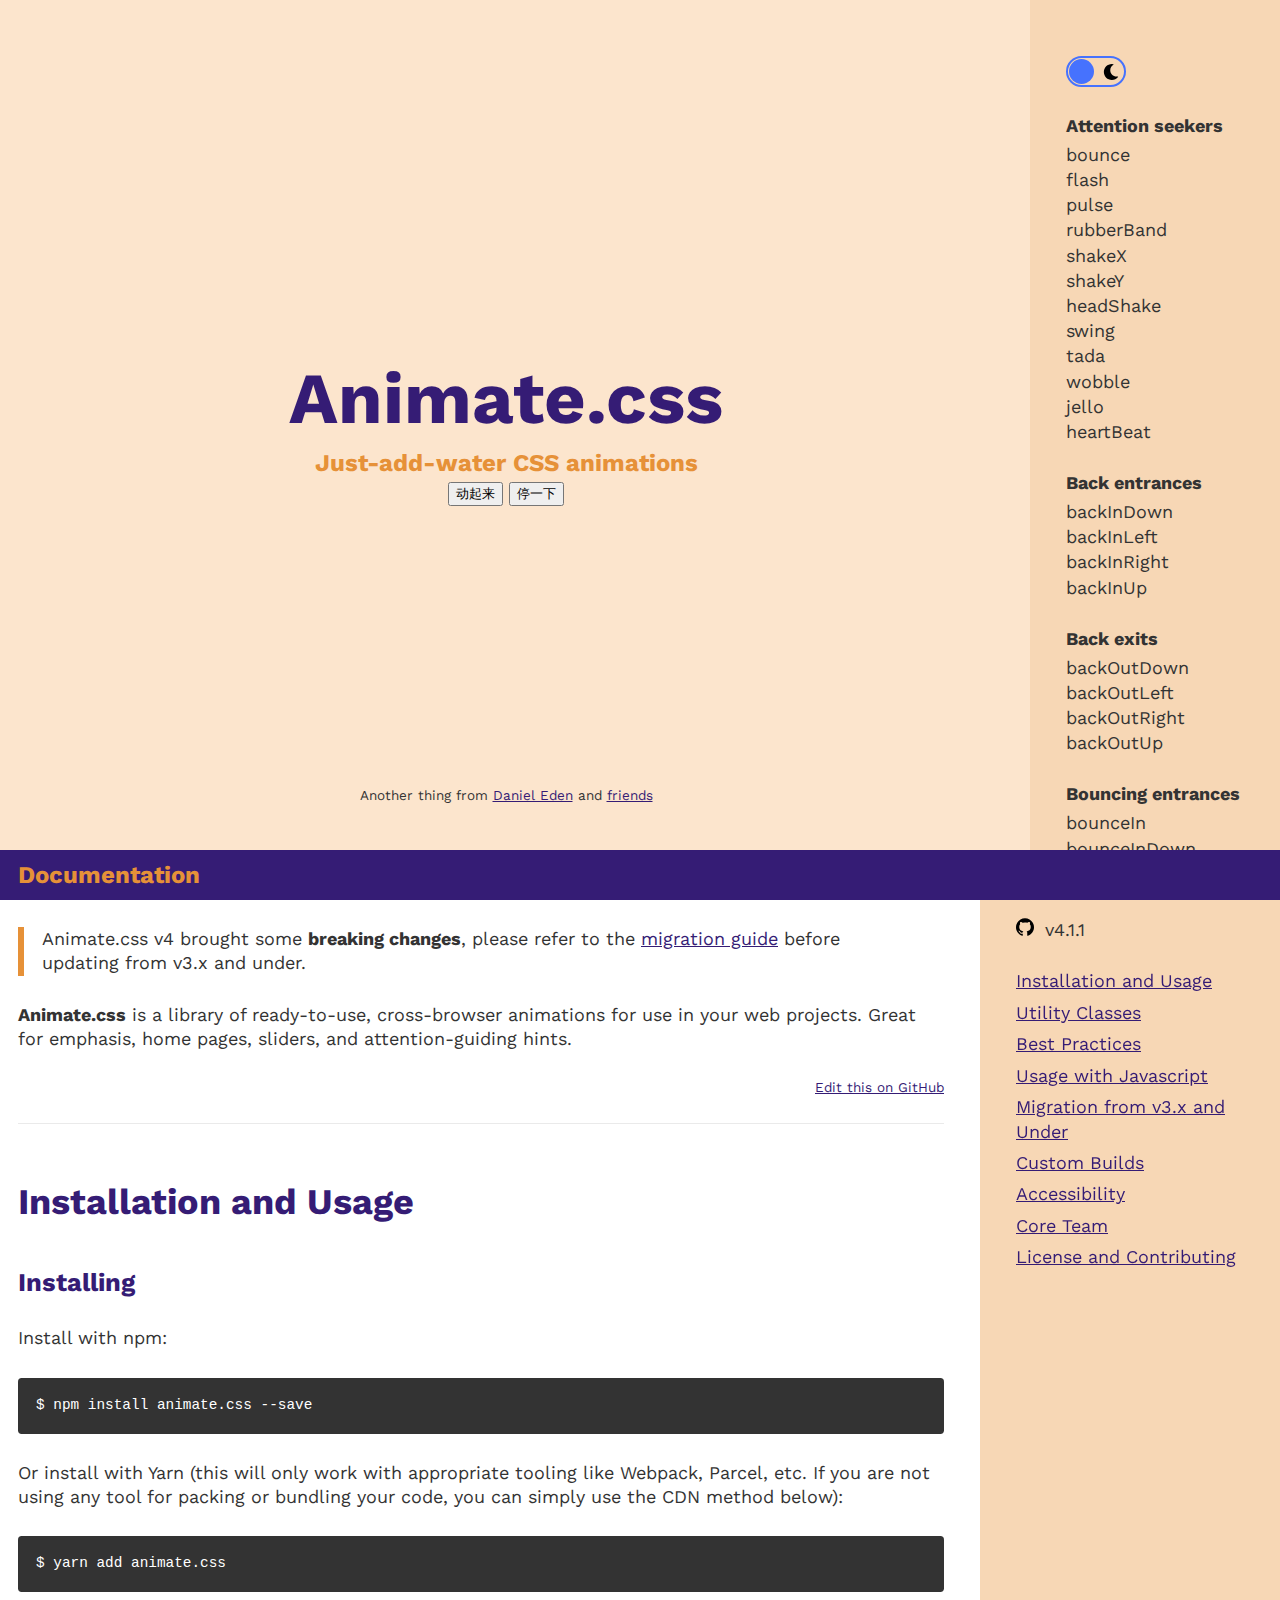
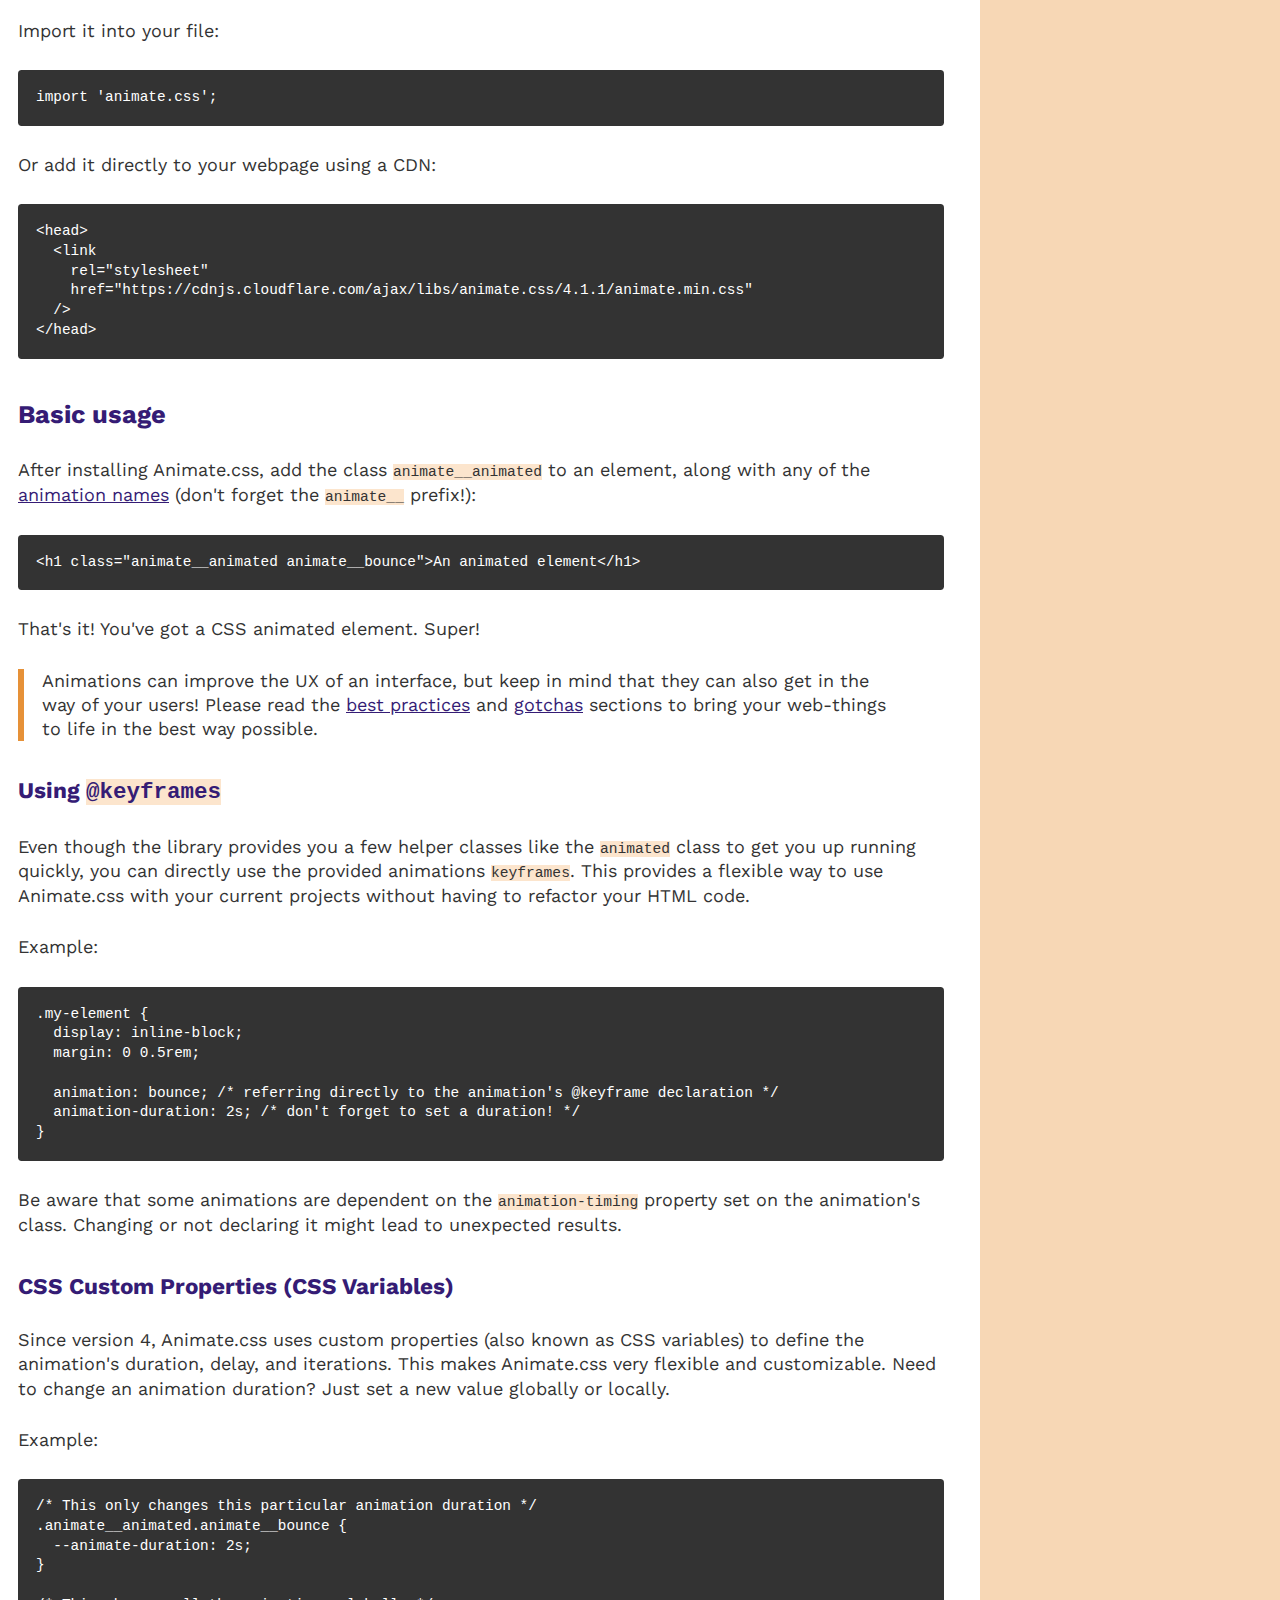
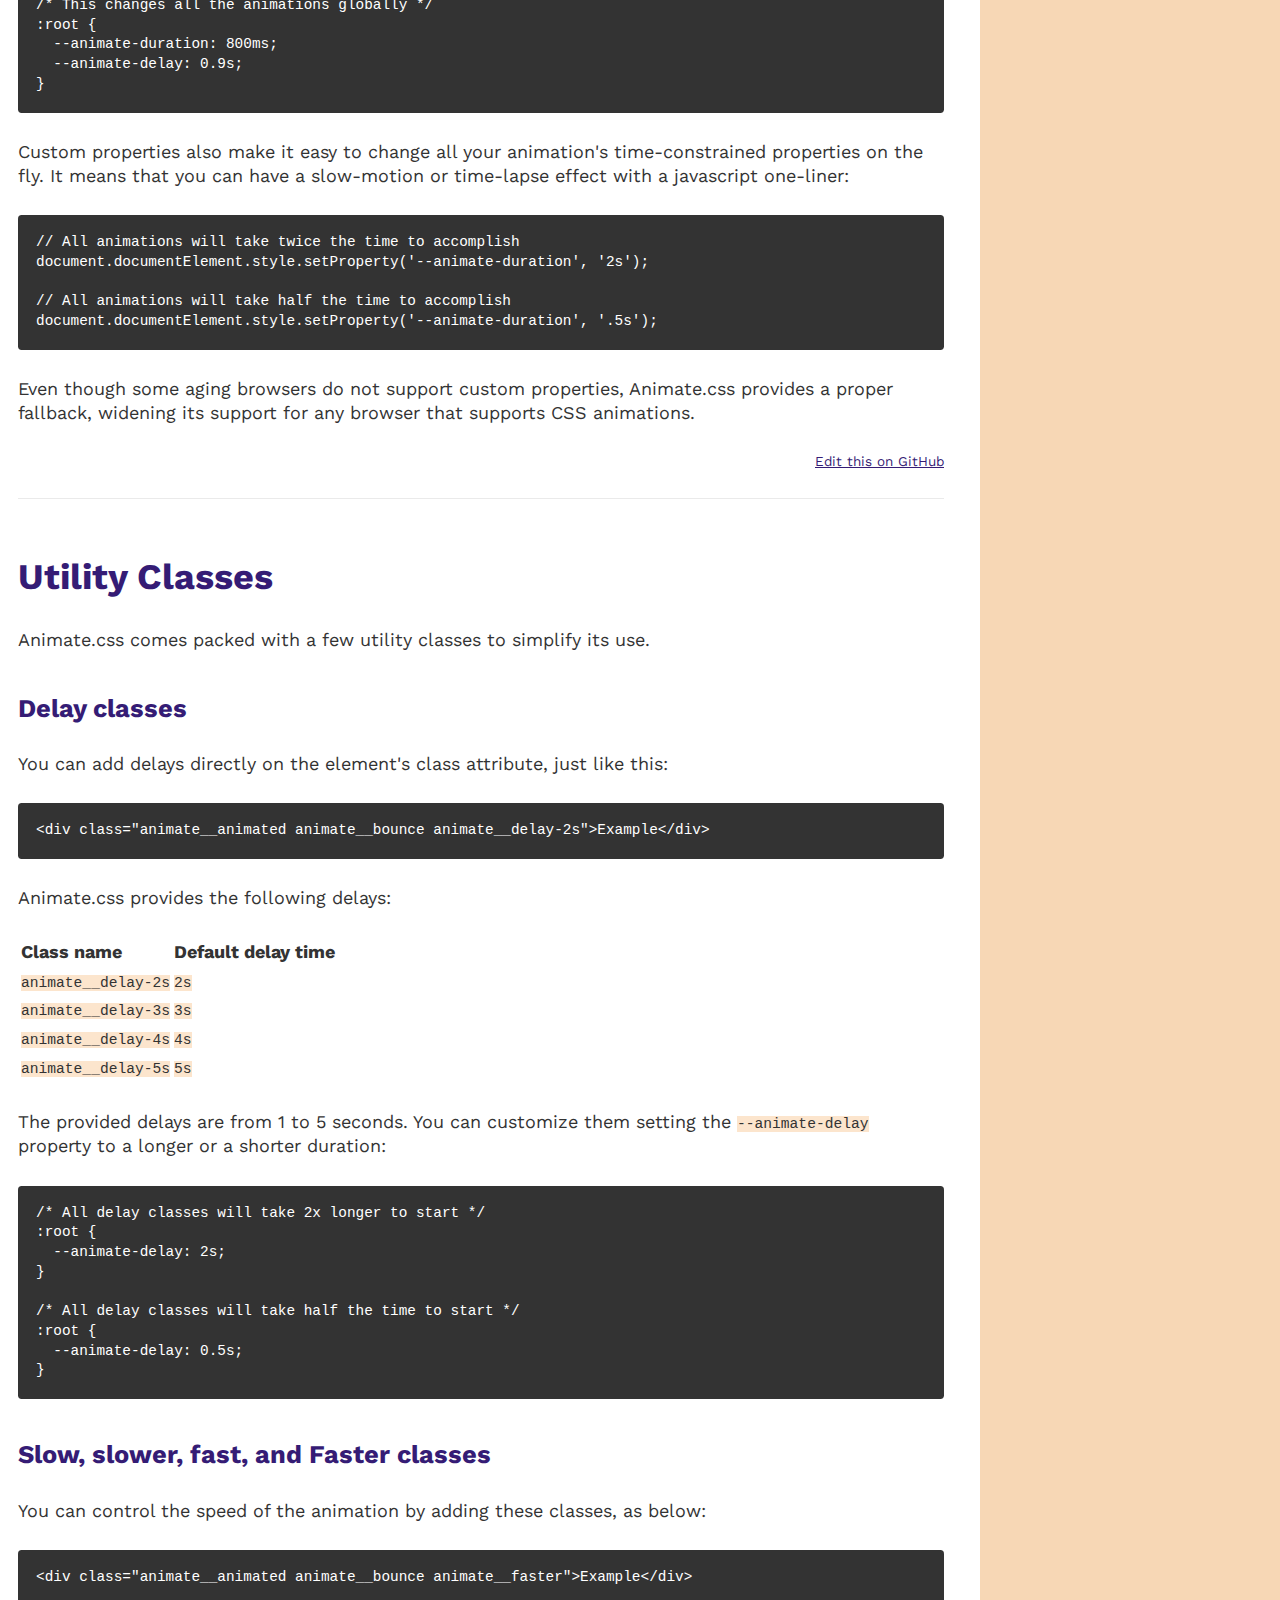
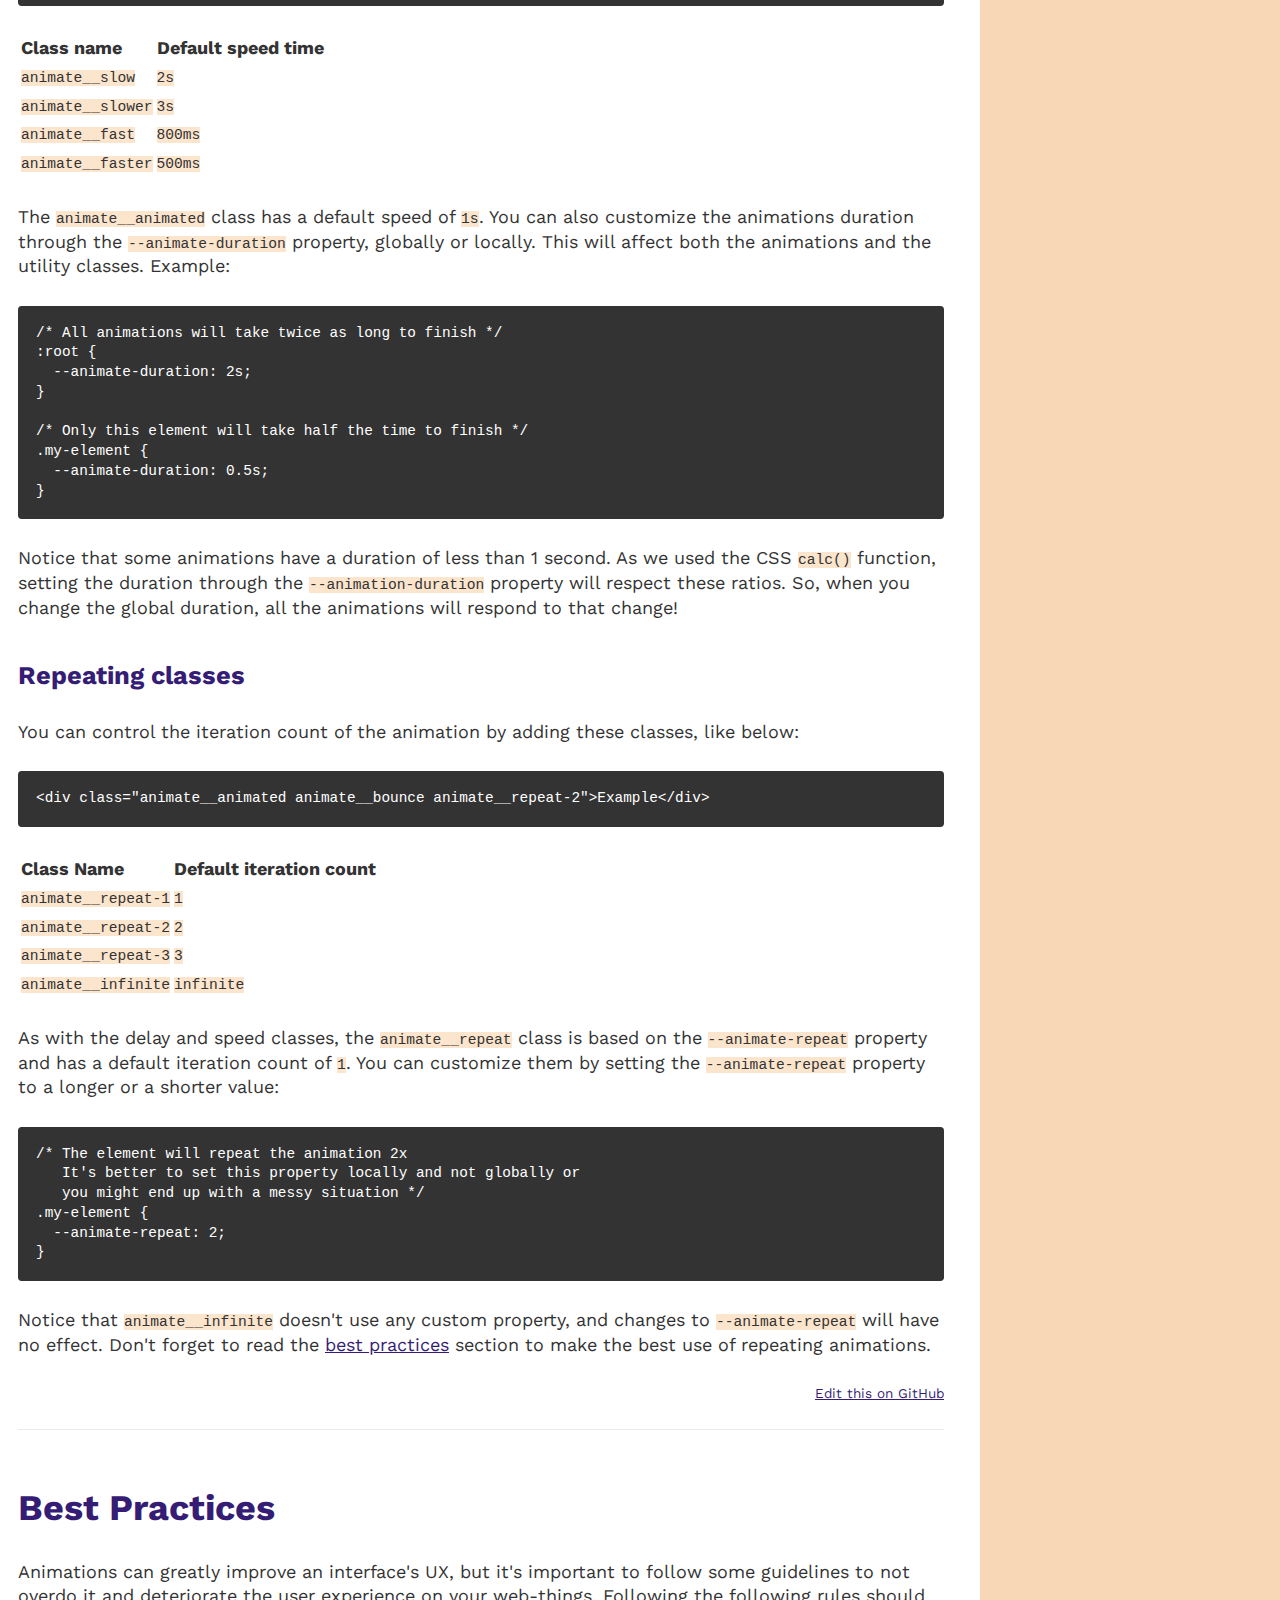
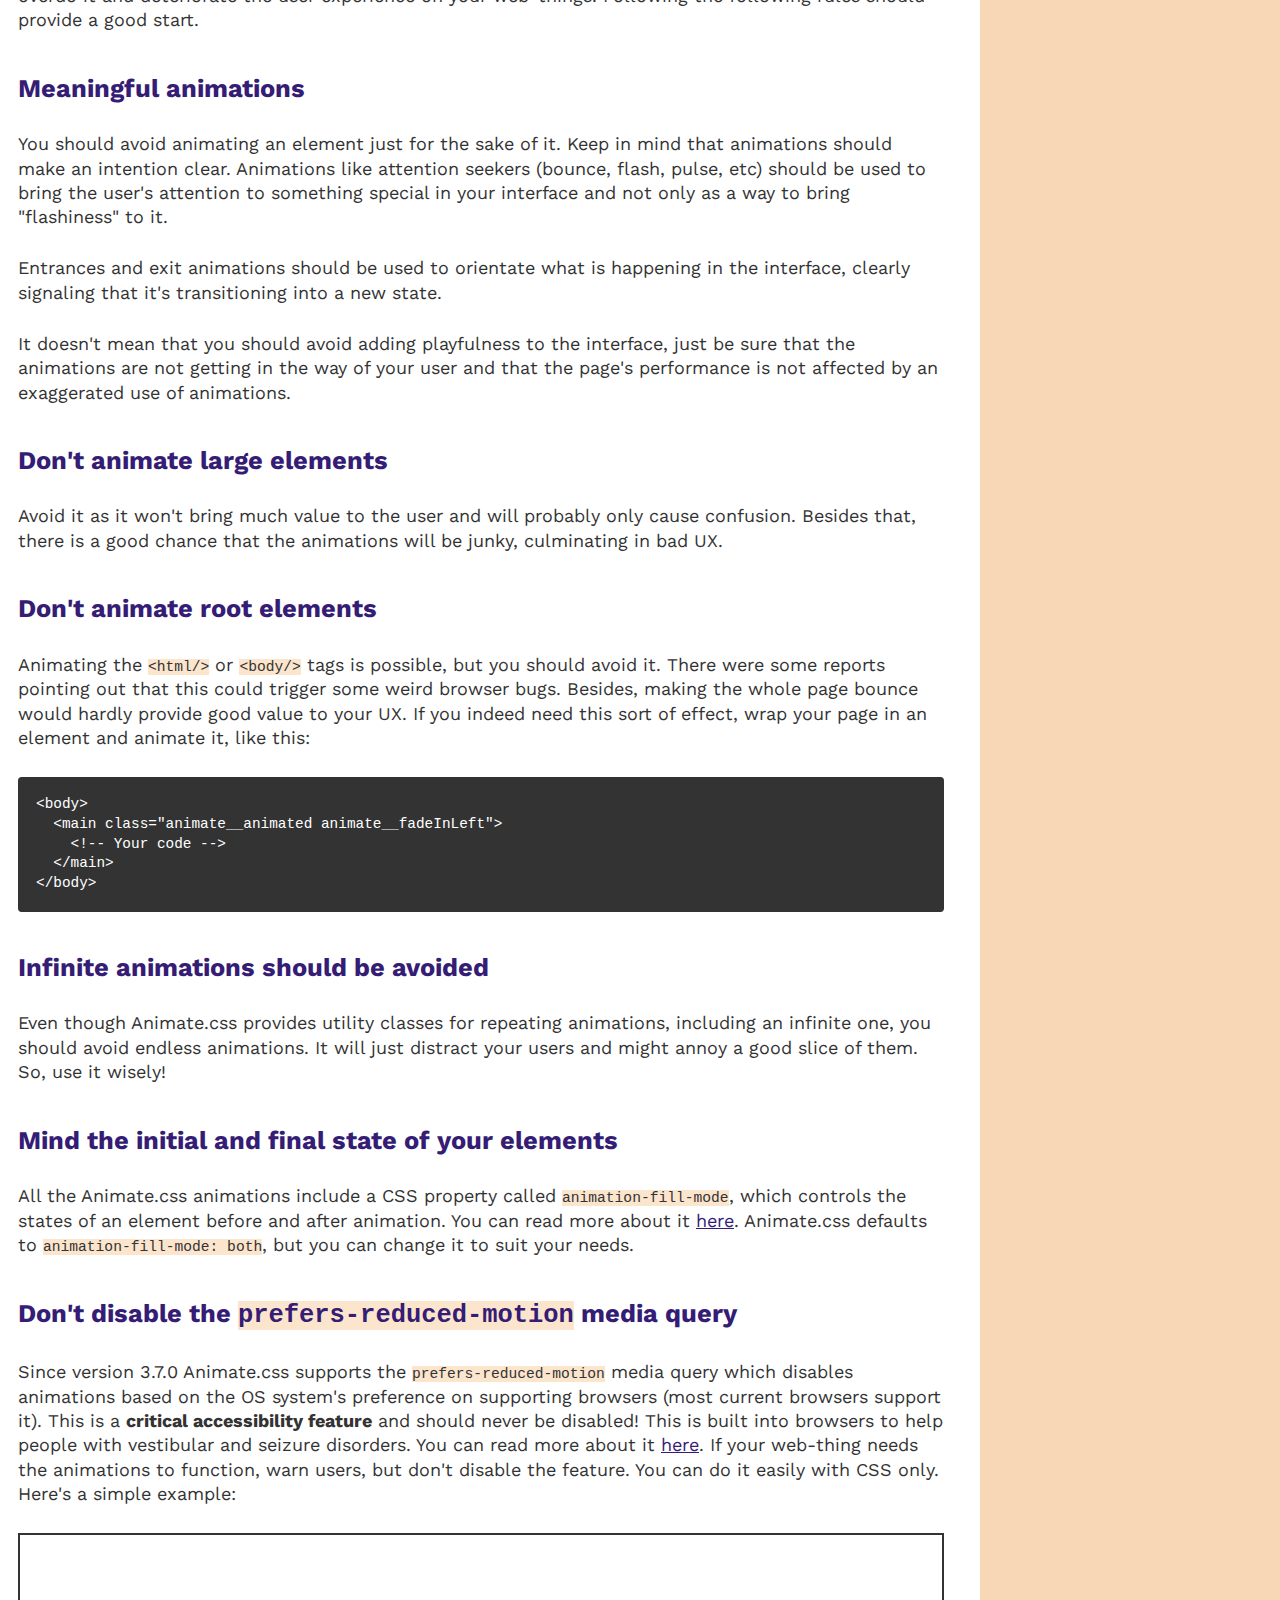
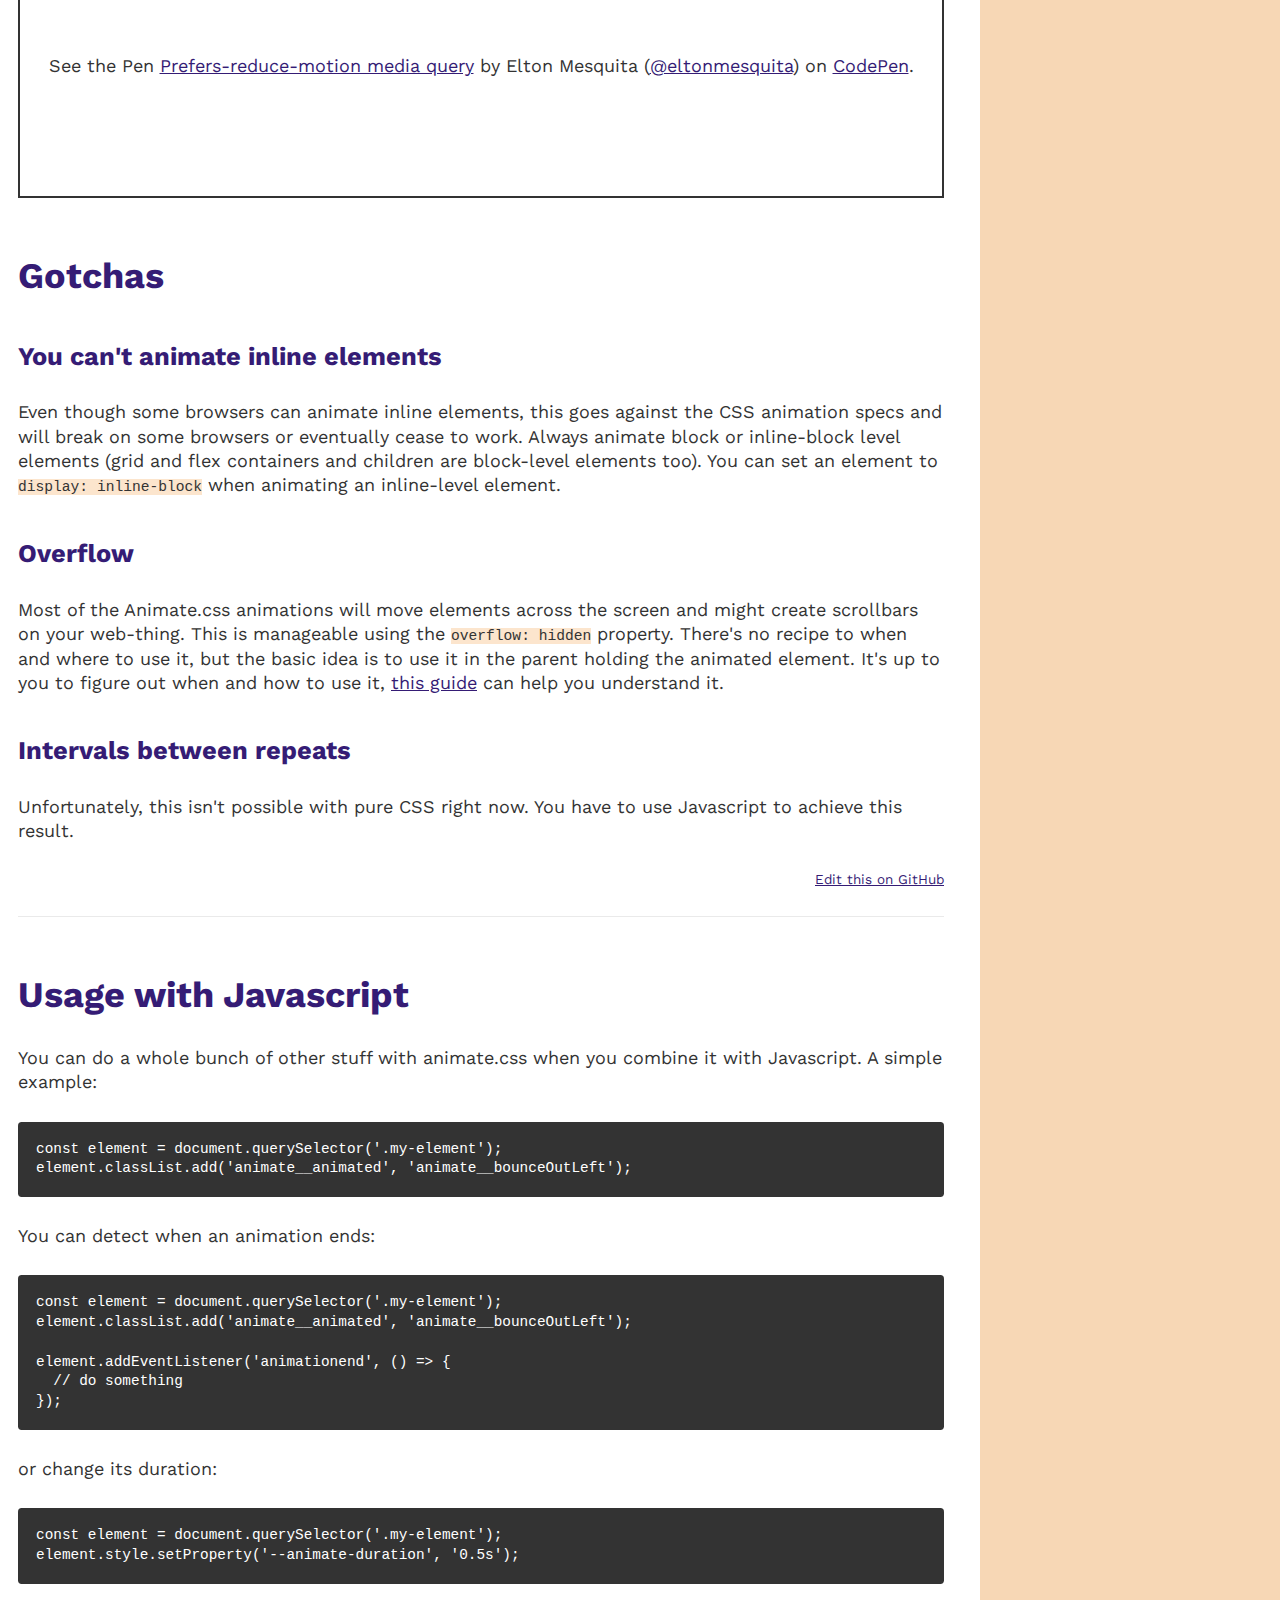
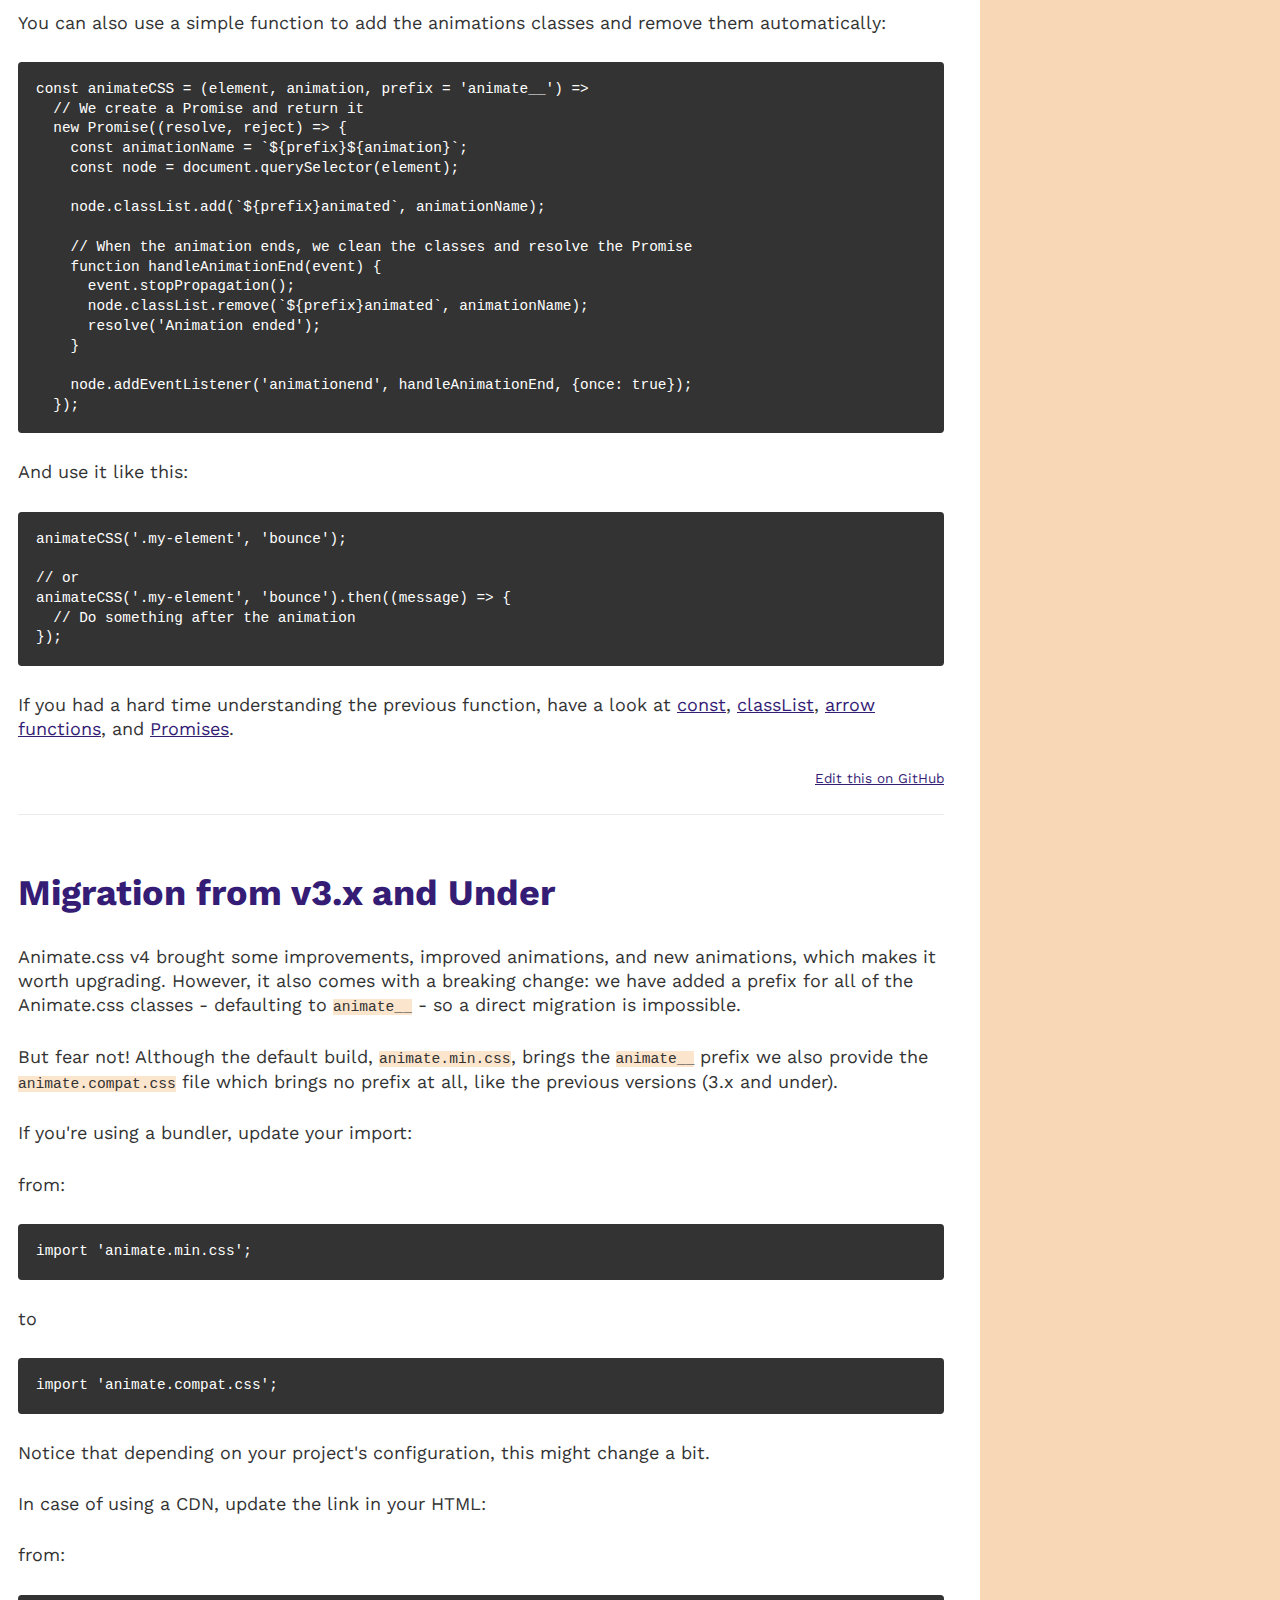
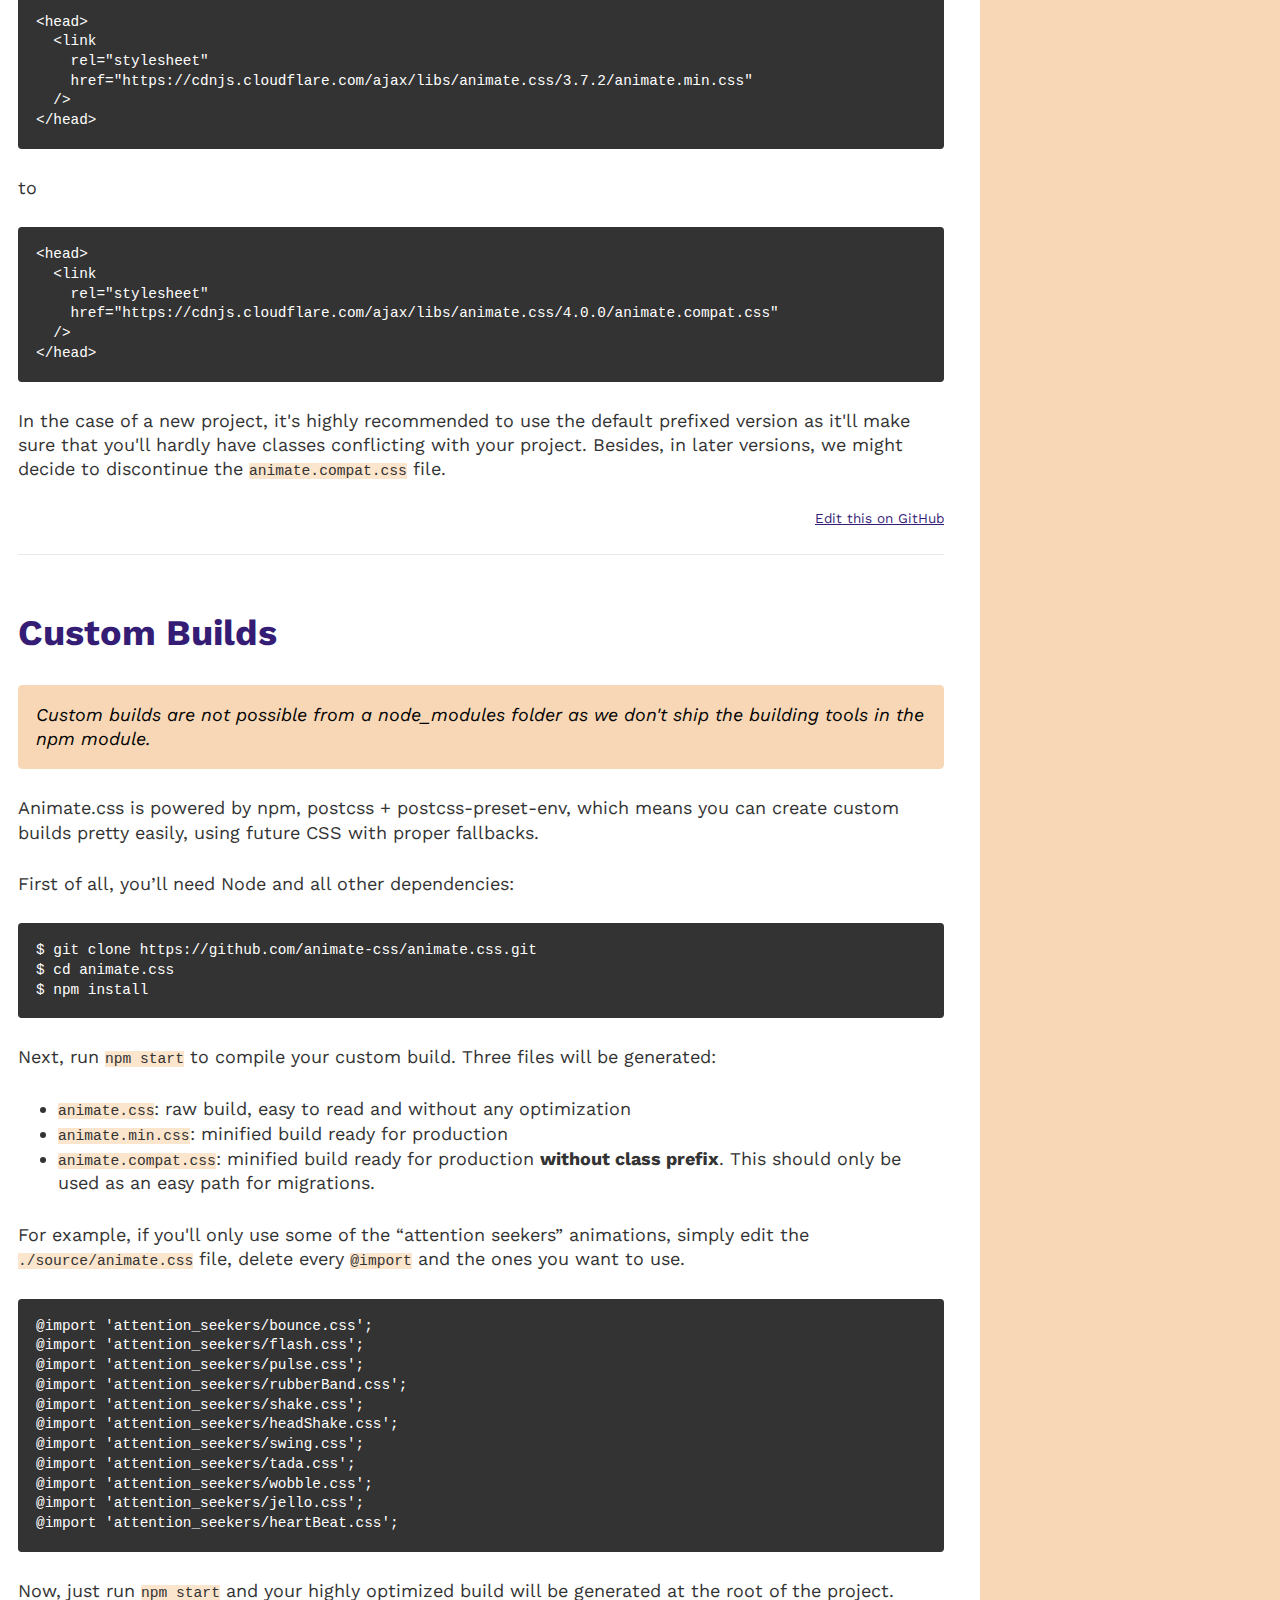
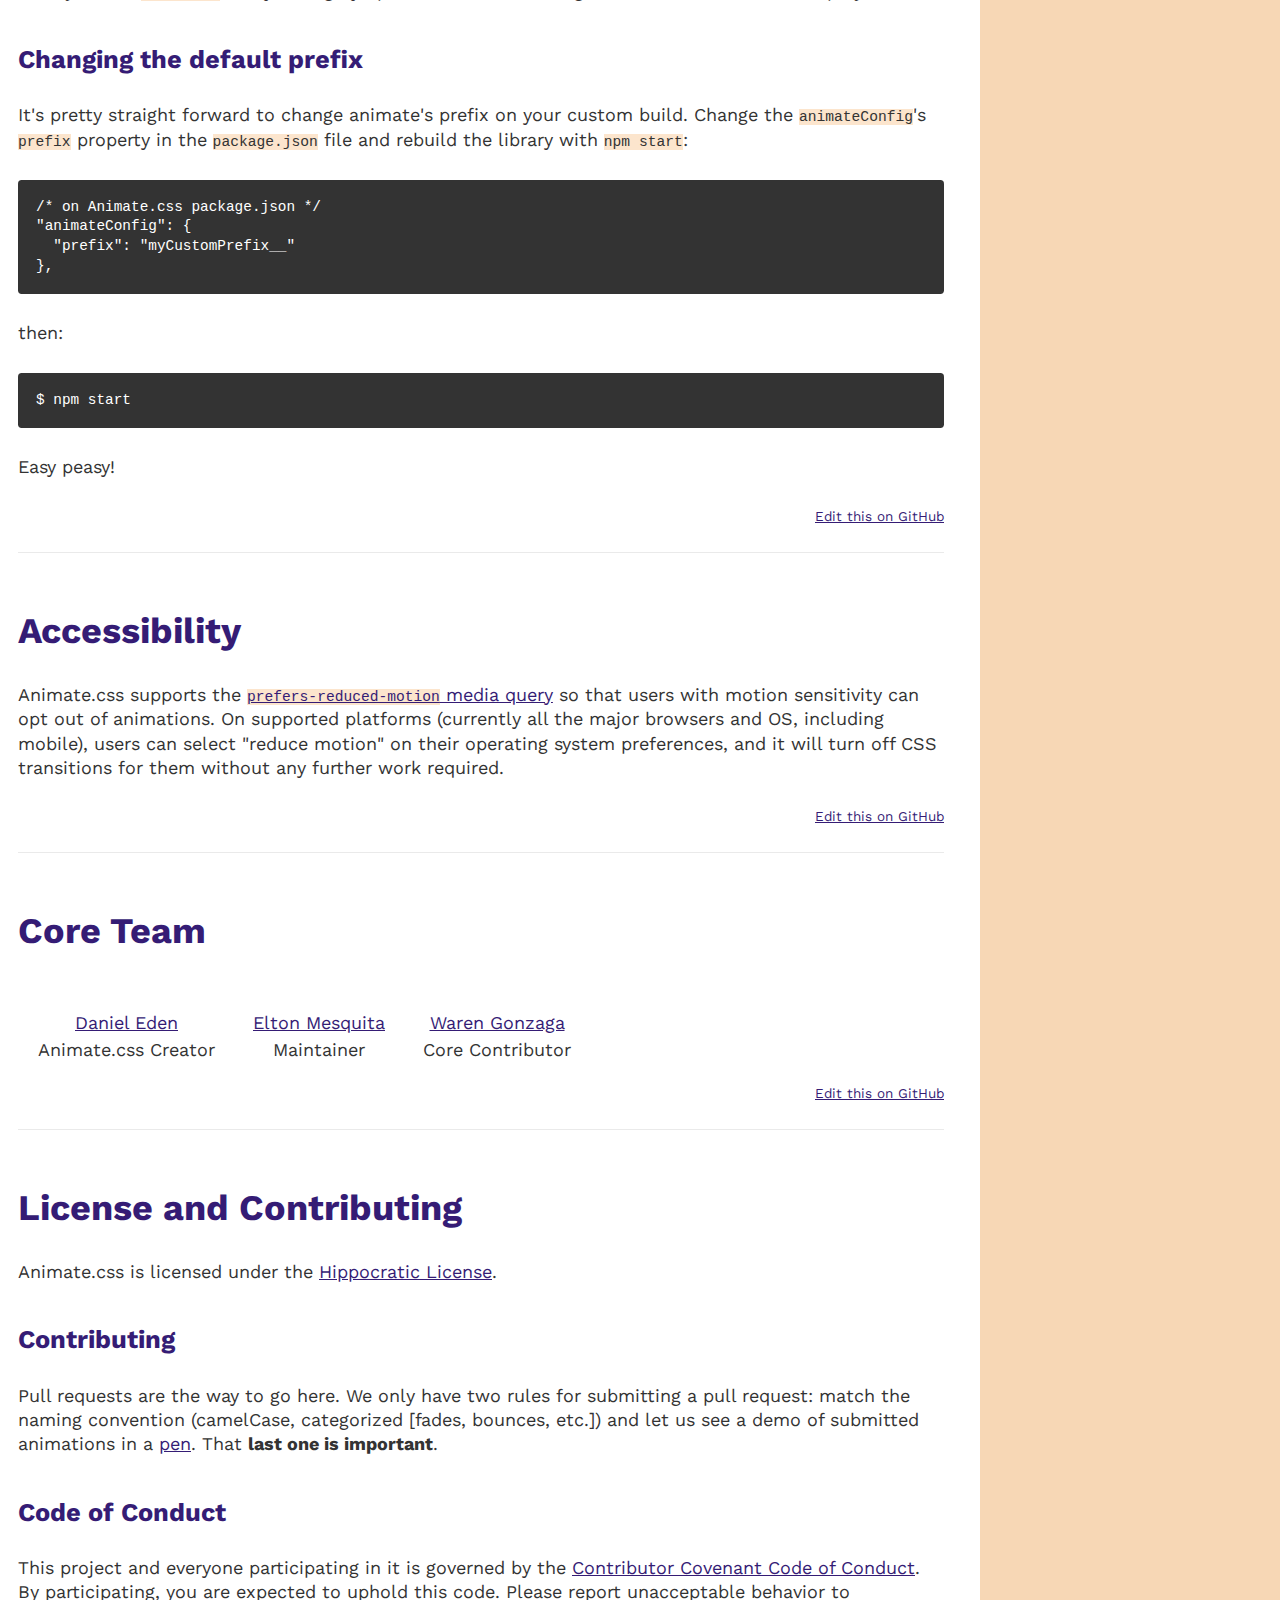
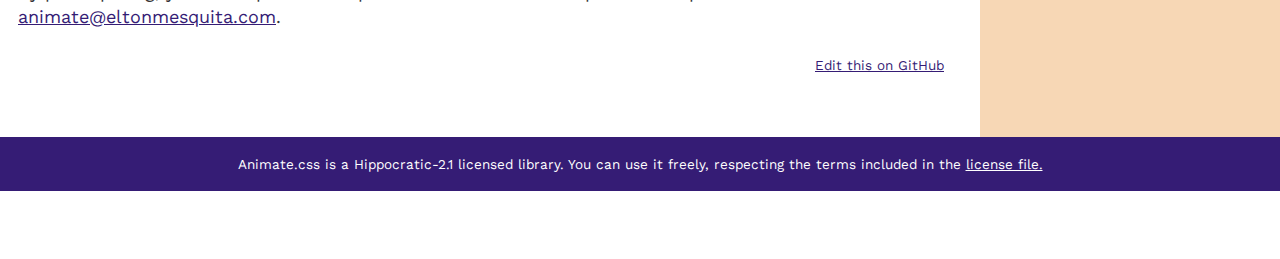
==== commit dc5ac1aa: "2 files modified, 19 added" ====
--- a/docs/index.html
+++ b/docs/index.html
@@ -66,7 +66,7 @@
       rel="stylesheet"
     />
 
-    <link rel="stylesheet" href="animate.min.css" />
+    <link rel="stylesheet" href="animate.css" />
     <link rel="stylesheet" href="style.css" />
   </head>
   <body>
@@ -85,6 +85,12 @@
       <section class="callout">
         <h1 class="callout-title">Animate.css</h1>
         <h2 class="callout-subtitle">Just-add-water CSS animations</h2>
+        <button class="operate-btn" data-operate="running">
+          动起来
+        </button>
+        <button class="operate-btn" data-operate="paused">
+          停一下
+        </button>
         <p class="callout-showList">
           <button class="button button-animations">See animations</button>
         </p>
